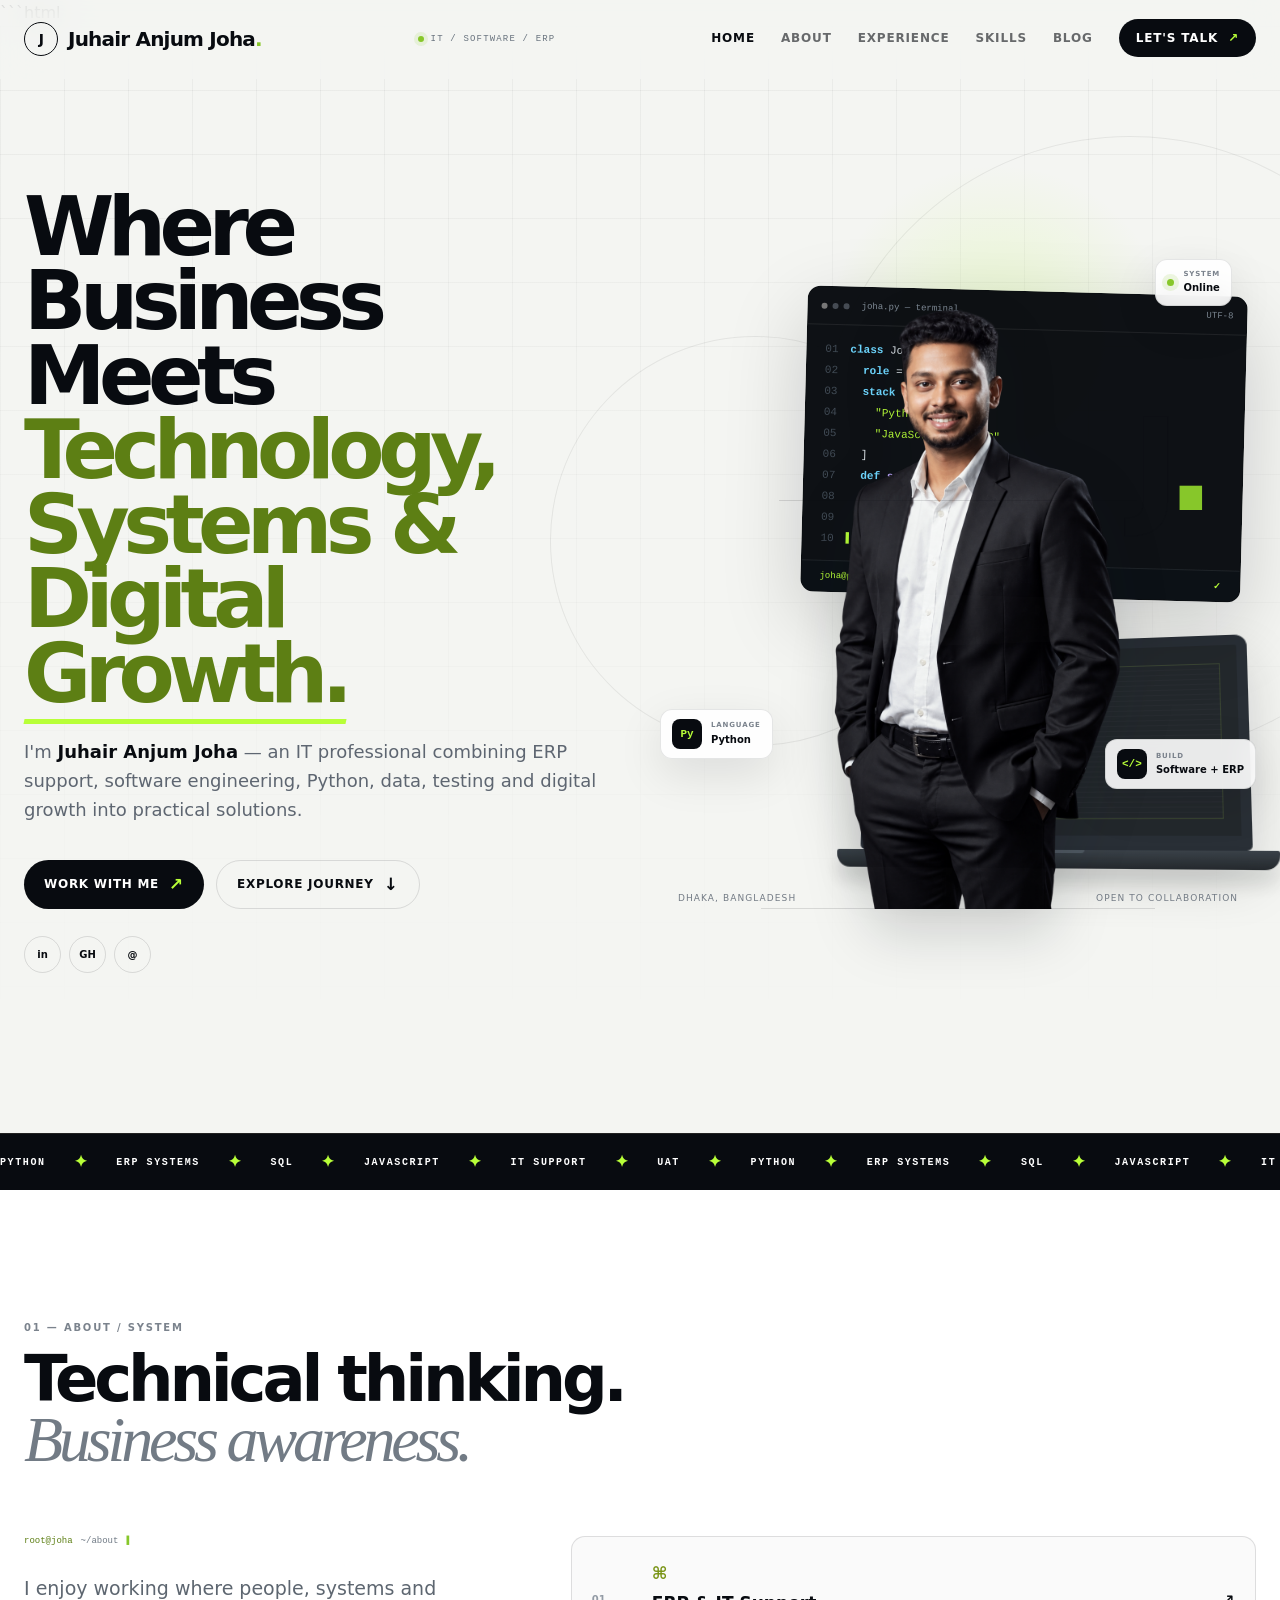
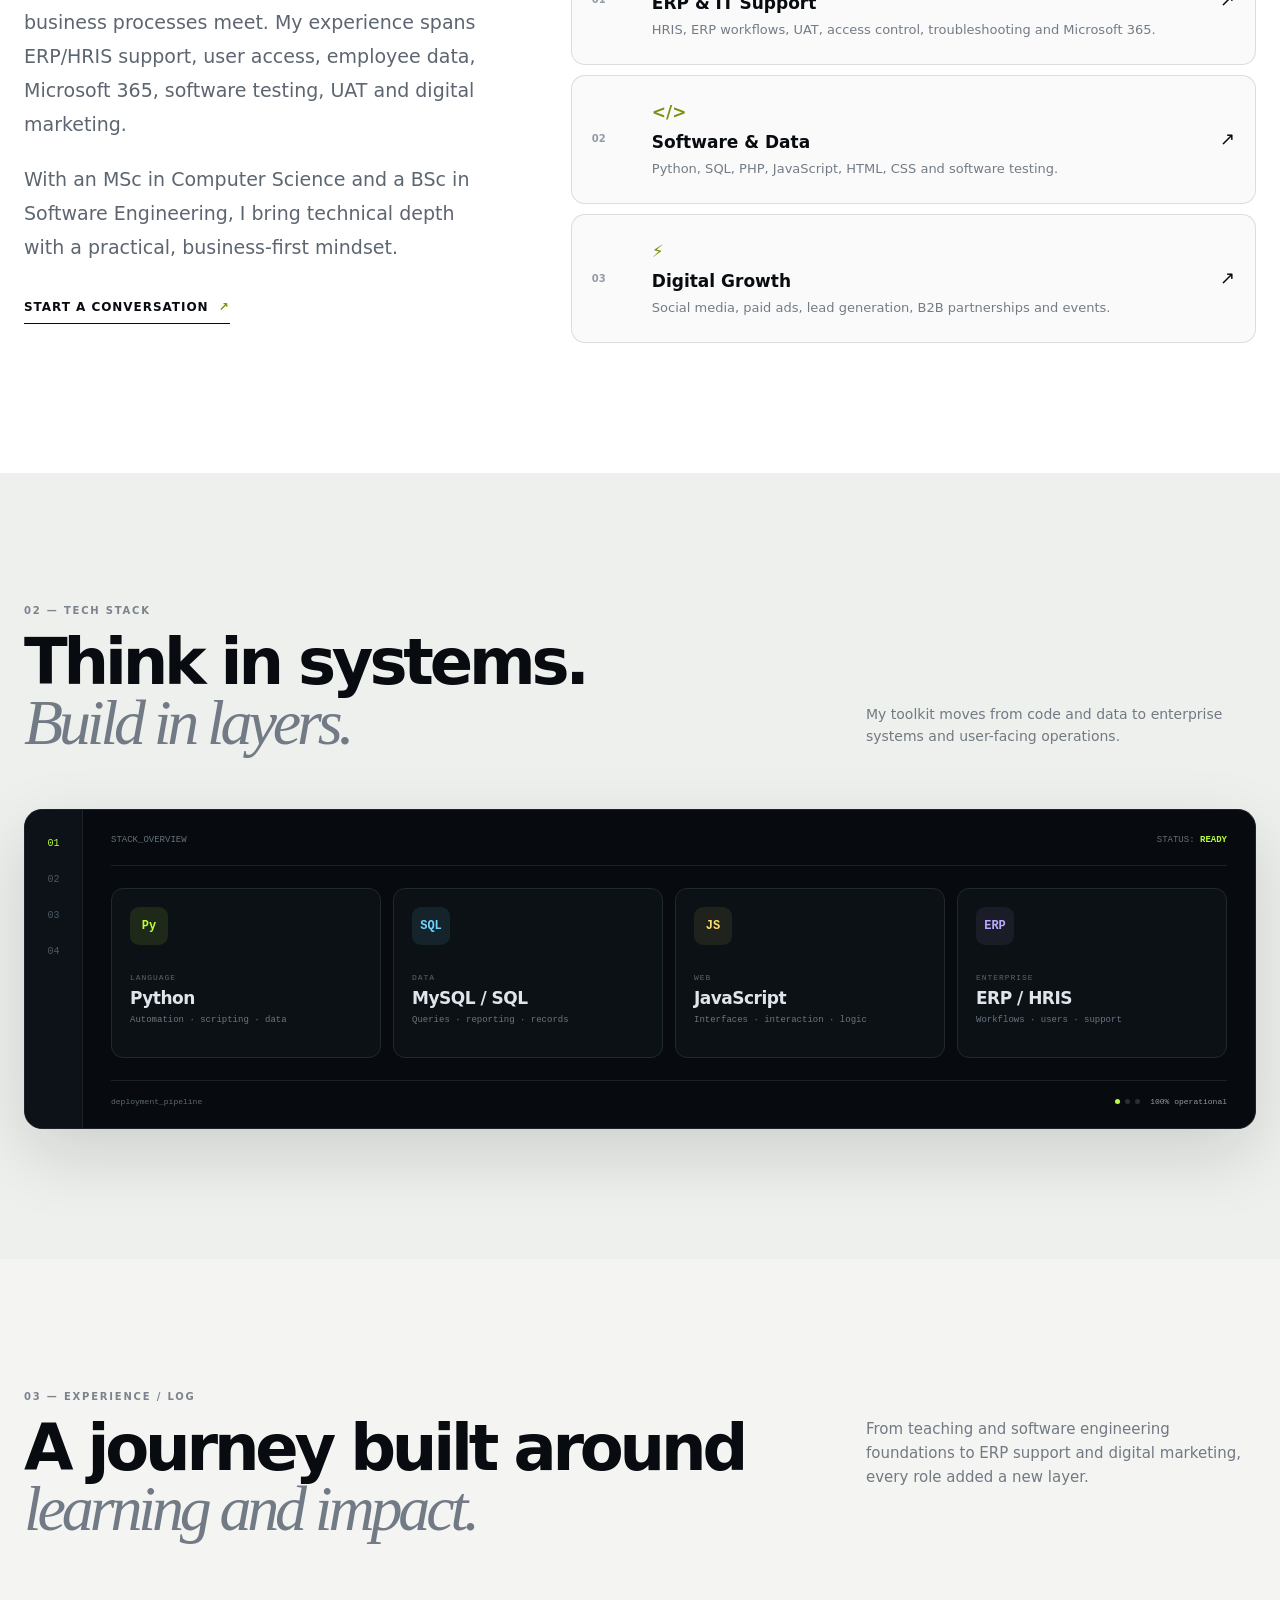
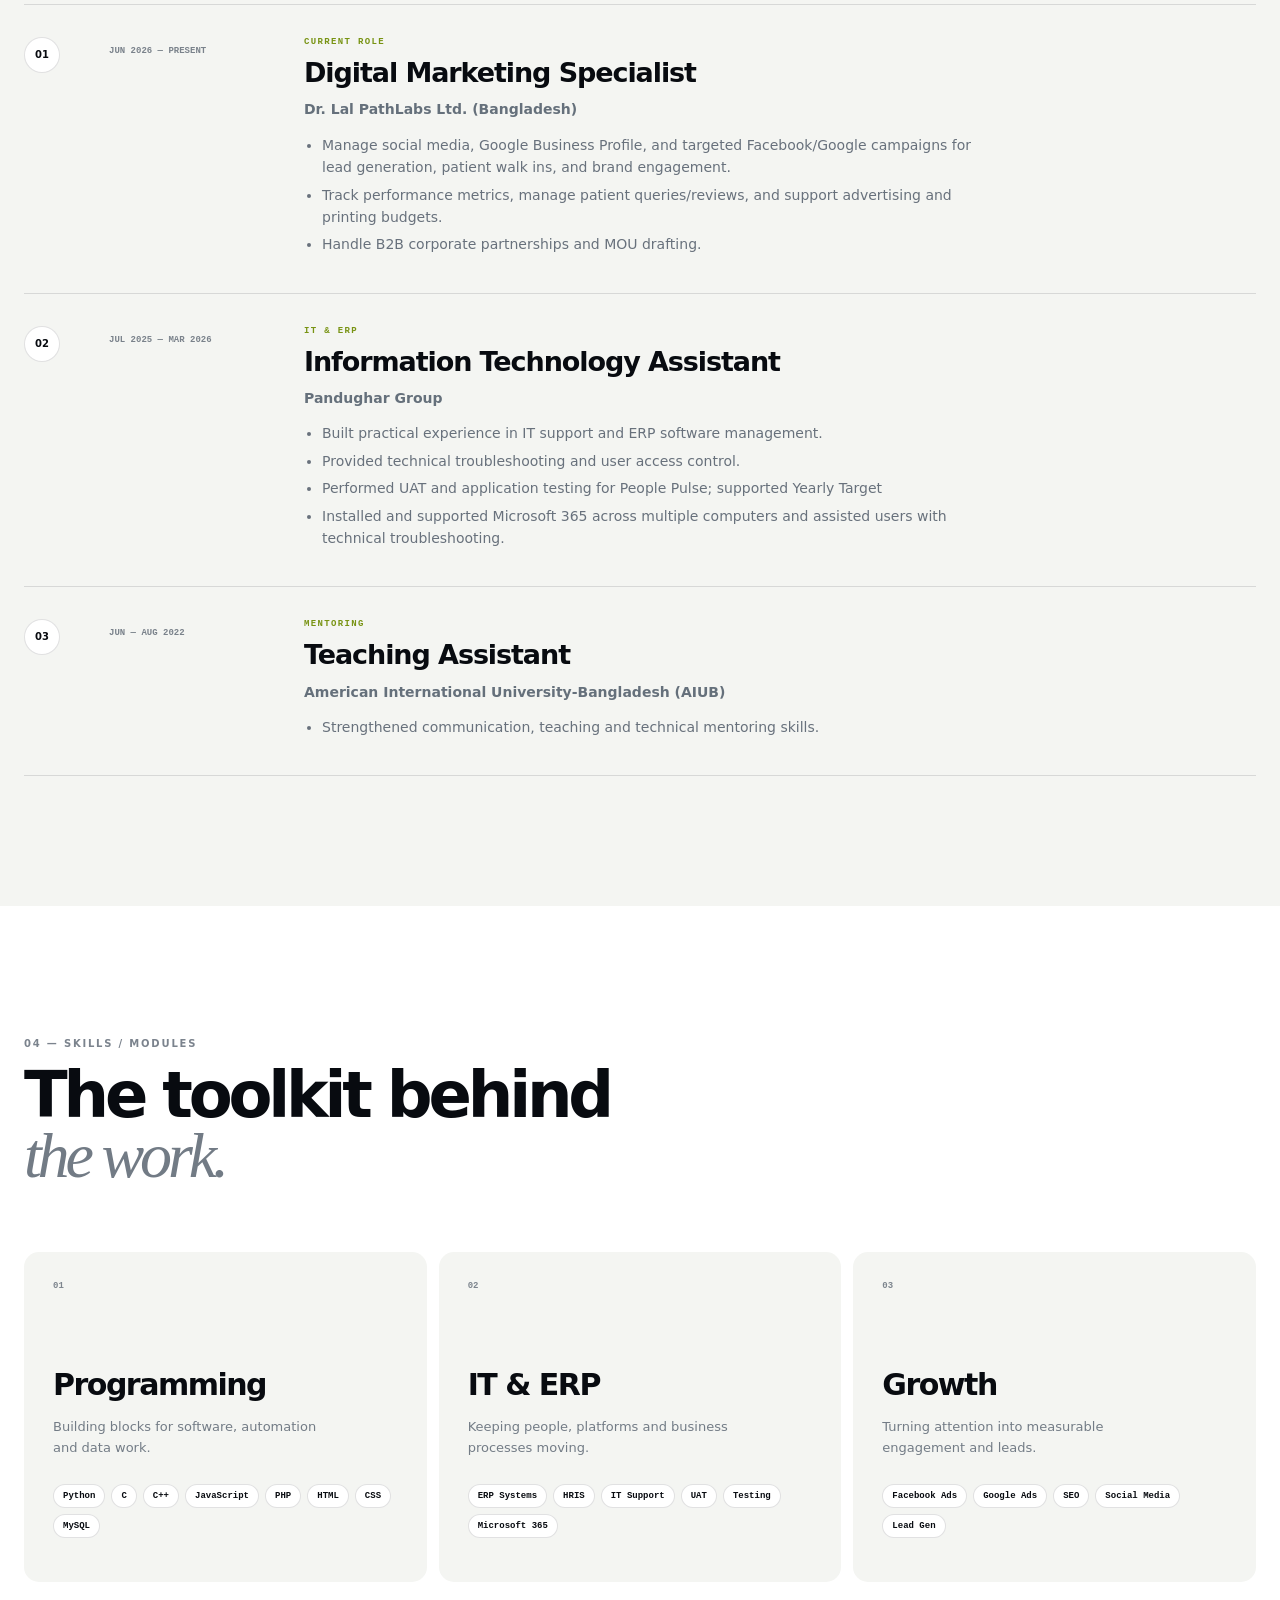
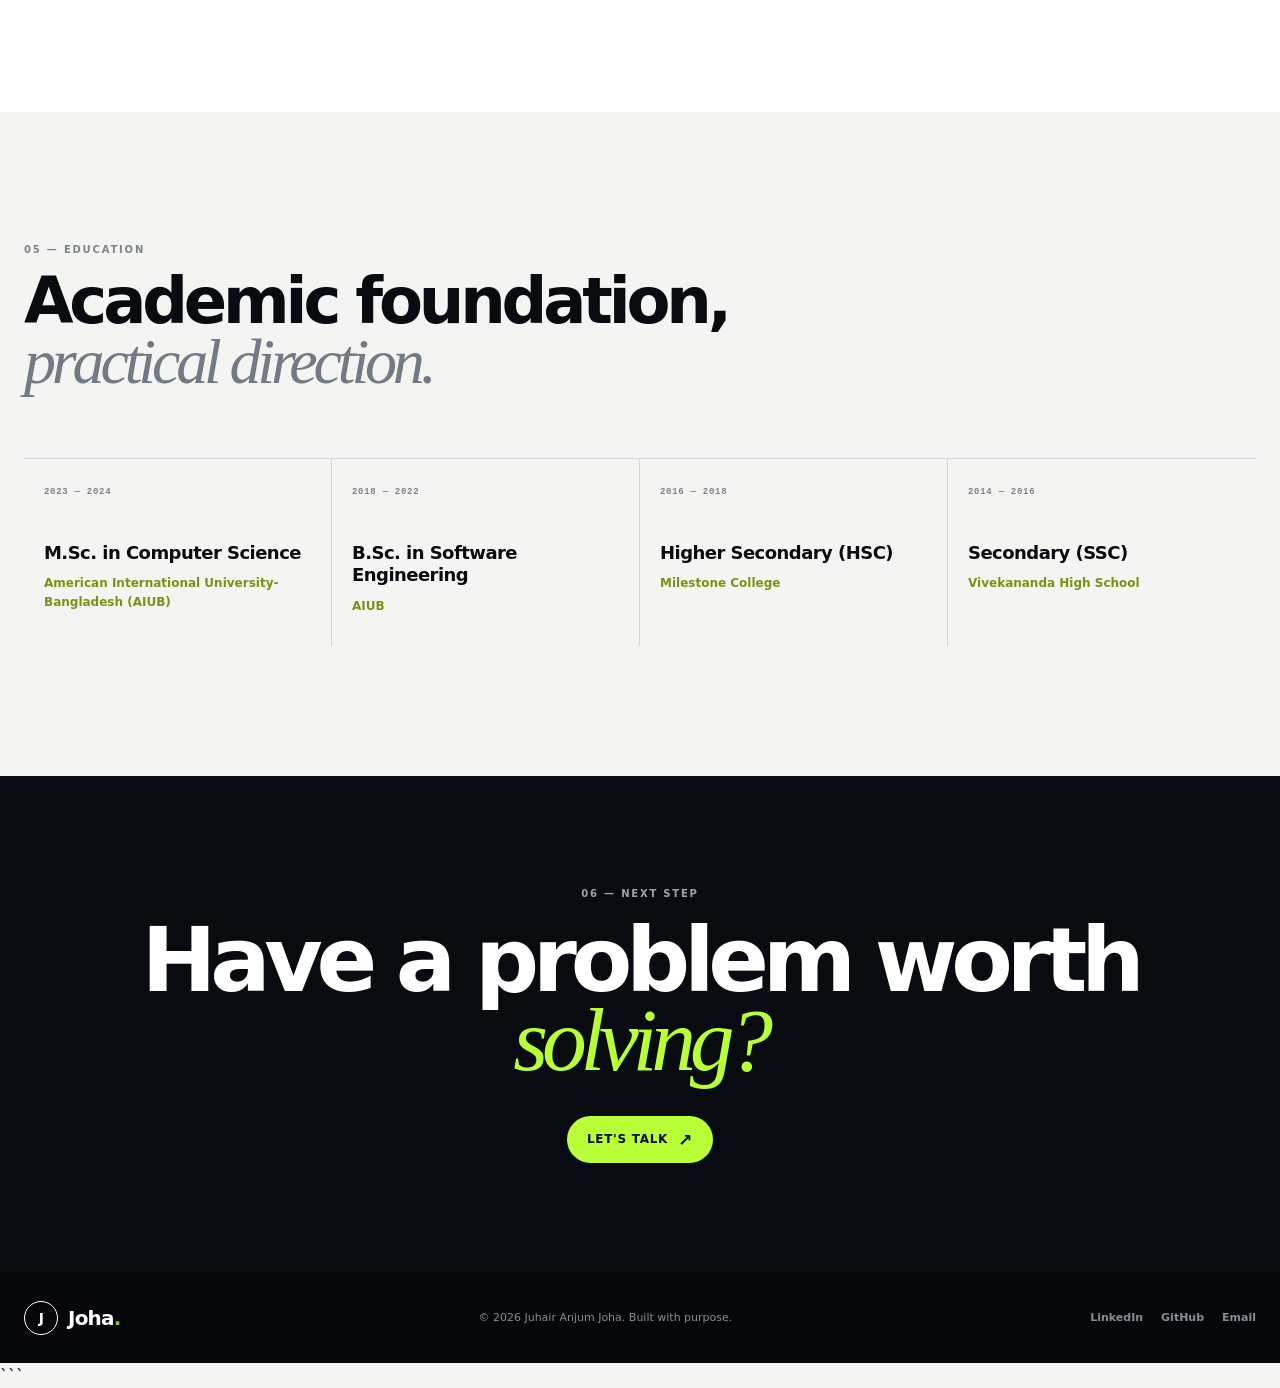
==== index.html @ ccff0db6 "Add files via upload" ====
```html
<!DOCTYPE html>
<html lang="en">
<head>
  <meta charset="UTF-8">
  <meta name="viewport" content="width=device-width, initial-scale=1.0">
  <meta name="description" content="Juhair Anjum Joha — IT, ERP, software engineering and digital marketing portfolio.">
  <title>Juhair Anjum Joha | IT & Technology Portfolio</title>
  <link rel="stylesheet" href="home.css">
</head>
<body>
  <!-- First-load experience -->
  <div class="loader" id="loader" aria-label="Loading website">
    <div class="loader-shell">
      <div class="loader-top"><span>JOHA_OS</span><span>v2026.01</span></div>
      <div class="loader-code">
        <span><i>01</i> import <b>python</b></span>
        <span><i>02</i> boot(<b>"portfolio"</b>)</span>
        <span><i>03</i> status = <em>"ready"</em></span>
      </div>
      <div class="loader-progress"><span></span></div>
      <p>initializing interface <strong>...</strong></p>
    </div>
  </div>

  <header class="site-header">
    <nav class="navbar container" aria-label="Primary navigation">
      <a class="brand" href="home.html" aria-label="Joha home">
        <span class="brand-symbol">J</span>
        <span>Juhair Anjum Joha<span class="dot">.</span></span>
      </a>

      <div class="nav-status"><span></span> IT / SOFTWARE / ERP</div>

      <button class="menu-toggle" aria-label="Open menu" aria-expanded="false">
        <span></span><span></span><span></span>
      </button>

      <ul class="nav-links">
        <li><a class="active" href="#home">Home</a></li>
        <li><a href="#about">About</a></li>
        <li><a href="#experience">Experience</a></li>
        <li><a href="#skills">Skills</a></li>
        <li><a href="blog.html">Blog</a></li>
        <li><a class="nav-cta" href="contact.html">Let's Talk <span>↗</span></a></li>
      </ul>
    </nav>
  </header>

  <main>
    <!-- HERO / DEVELOPER COMMAND CENTER -->
    <section class="hero section" id="home">
      <div class="hero-grid"></div>
      <div class="hero-orbit orbit-one"></div>
      <div class="hero-orbit orbit-two"></div>
      <div class="hero-glow glow-one"></div>

      <div class="container hero-inner">
        <div class="hero-copy reveal">
          <h1>Where Business Meets <span class="gradient-text">Technology, Systems & Digital Growth.</span></h1>
          <p class="hero-lead">
            I'm <strong>Juhair Anjum Joha</strong> — an IT professional combining ERP support,
            software engineering, Python, data, testing and digital growth into practical solutions.
          </p>

          <div class="hero-actions">
            <a class="button button-primary" href="contact.html">Work with me <span>↗</span></a>
            <a class="button button-ghost" href="#experience">Explore journey <span>↓</span></a>
          </div>

          <div class="hero-socials" aria-label="Social links">
            <a href="https://linkedin.com/in/juhair-joha-055870172" target="_blank" rel="noopener" aria-label="LinkedIn">in</a>
            <a href="https://github.com/juhairjoha" target="_blank" rel="noopener" aria-label="GitHub">GH</a>
            <a href="mailto:joha10431@gmail.com" aria-label="Email">@</a>
          </div>
        </div>

        <div class="hero-visual reveal">
          <!-- Developer command panel -->
          <div class="code-window">
            <div class="window-bar">
              <div class="window-dots"><span></span><span></span><span></span></div>
              <span class="window-title">joha.py — terminal</span>
              <span class="window-meta">UTF-8</span>
            </div>
            <div class="code-body">
              <div class="code-lines">
                <span><i>01</i><b>class</b> Joha:</span>
                <span><i>02</i>&nbsp;&nbsp;<b>role</b> = <em>"IT Engineer"</em></span>
                <span><i>03</i>&nbsp;&nbsp;<b>stack</b> = [</span>
                <span><i>04</i>&nbsp;&nbsp;&nbsp;&nbsp;<em>"Python"</em>, <em>"SQL"</em>,</span>
                <span><i>05</i>&nbsp;&nbsp;&nbsp;&nbsp;<em>"JavaScript"</em>, <em>"ERP"</em></span>
                <span><i>06</i>&nbsp;&nbsp;]</span>
                <span><i>07</i>&nbsp;&nbsp;<b>def</b> <strong>solve</strong>(problem):</span>
                <span><i>08</i>&nbsp;&nbsp;&nbsp;&nbsp;<b>return</b> practical_solution</span>
                <span><i>09</i></span>
                <span><i>10</i><span class="terminal-cursor">▌</span></span>
              </div>
            </div>
            <div class="terminal-line"><span class="prompt">joha@portfolio:~$</span> python build_solution.py <b>✓</b></div>
          </div>

          <!-- Laptop base -->
          <div class="laptop" aria-hidden="true">
            <div class="laptop-screen">
              <div class="screen-code"><span>&gt;_</span><span>010101</span><span>{ API }</span></div>
            </div>
            <div class="laptop-base"><span></span></div>
          </div>

          <!-- visual-label completely removed to eliminate the gap -->

          <div class="image-stage">
            <div class="stage-number">J<span>.</span></div>
            <div class="scan-line"></div>
            <img src="profile-cutout.png" alt="Juhair Anjum Joha" class="profile-img">
          </div>

          <div class="tech-chip chip-python"><span class="chip-icon">Py</span><div><small>LANGUAGE</small><strong>Python</strong></div></div>
          <div class="tech-chip chip-api"><span class="chip-icon">&lt;/&gt;</span><div><small>BUILD</small><strong>Software + ERP</strong></div></div>
          <div class="tech-chip chip-status"><span class="status-dot"></span><div><small>SYSTEM</small><strong>Online</strong></div></div>

          <div class="visual-caption"><span>Dhaka, Bangladesh</span><span>Open to collaboration</span></div>
        </div>
      </div>
    </section>

    <section class="ticker" aria-label="Technology stack">
      <div class="ticker-track">
        <span>PYTHON</span><b>✦</b><span>ERP SYSTEMS</span><b>✦</b><span>SQL</span><b>✦</b>
        <span>JAVASCRIPT</span><b>✦</b><span>IT SUPPORT</span><b>✦</b><span>UAT</span><b>✦</b>
        <span>PYTHON</span><b>✦</b><span>ERP SYSTEMS</span><b>✦</b><span>SQL</span><b>✦</b>
        <span>JAVASCRIPT</span><b>✦</b><span>IT SUPPORT</span><b>✦</b><span>UAT</span><b>✦</b>
      </div>
    </section>

    <!-- ABOUT -->
    <section class="section about-section" id="about">
      <div class="container">
        <div class="section-intro reveal">
          <span class="section-index">01 — ABOUT / SYSTEM</span>
          <h2>Technical thinking.<br><em>Business awareness.</em></h2>
        </div>

        <div class="about-layout">
          <div class="about-statement reveal">
            <div class="terminal-mini"><span>root@joha</span><b>~/about</b><i>▌</i></div>
            <p>
              I enjoy working where people, systems and business processes meet. My experience spans
              ERP/HRIS support, user access, employee data, Microsoft 365, software testing, UAT and digital marketing.
            </p>
            <p>
              With an MSc in Computer Science and a BSc in Software Engineering, I bring technical depth
              with a practical, business-first mindset.
            </p>
            <a class="text-link" href="contact.html">Start a conversation <span>↗</span></a>
          </div>

          <div class="service-stack reveal">
            <article class="service-card">
              <span class="service-no">01</span>
              <div><span class="service-icon">⌘</span><h3>ERP & IT Support</h3><p>HRIS, ERP workflows, UAT, access control, troubleshooting and Microsoft 365.</p></div>
              <span class="arrow">↗</span>
            </article>
            <article class="service-card">
              <span class="service-no">02</span>
              <div><span class="service-icon">&lt;/&gt;</span><h3>Software & Data</h3><p>Python, SQL, PHP, JavaScript, HTML, CSS and software testing.</p></div>
              <span class="arrow">↗</span>
            </article>
            <article class="service-card">
              <span class="service-no">03</span>
              <div><span class="service-icon">⚡</span><h3>Digital Growth</h3><p>Social media, paid ads, lead generation, B2B partnerships and events.</p></div>
              <span class="arrow">↗</span>
            </article>
          </div>
        </div>
      </div>
    </section>

    <!-- TECH STACK VISUAL -->
    <section class="section stack-section">
      <div class="container">
        <div class="stack-heading reveal">
          <div><span class="section-index">02 — TECH STACK</span><h2>Think in systems.<br><em>Build in layers.</em></h2></div>
          <p>My toolkit moves from code and data to enterprise systems and user-facing operations.</p>
        </div>

        <div class="stack-console reveal">
          <div class="console-sidebar">
            <span class="side-active">01</span><span>02</span><span>03</span><span>04</span>
          </div>
          <div class="console-main">
            <div class="console-header"><span>STACK_OVERVIEW</span><span>STATUS: <b>READY</b></span></div>
            <div class="stack-grid">
              <div class="stack-item python-item"><span class="stack-logo">Py</span><div><small>LANGUAGE</small><h3>Python</h3><p>Automation · scripting · data</p></div></div>
              <div class="stack-item"><span class="stack-logo sql">SQL</span><div><small>DATA</small><h3>MySQL / SQL</h3><p>Queries · reporting · records</p></div></div>
              <div class="stack-item"><span class="stack-logo js">JS</span><div><small>WEB</small><h3>JavaScript</h3><p>Interfaces · interaction · logic</p></div></div>
              <div class="stack-item"><span class="stack-logo erp">ERP</span><div><small>ENTERPRISE</small><h3>ERP / HRIS</h3><p>Workflows · users · support</p></div></div>
            </div>
            <div class="console-footer"><span>deployment_pipeline</span><div><i></i><i></i><i></i><b>100% operational</b></div></div>
          </div>
        </div>
      </div>
    </section>

    <!-- EXPERIENCE -->
    <section class="section experience-section" id="experience">
      <div class="container">
        <div class="section-intro split reveal">
          <div><span class="section-index">03 — EXPERIENCE / LOG</span><h2>A journey built around<br><em>learning and impact.</em></h2></div>
          <p>From teaching and software engineering foundations to ERP support and digital marketing, every role added a new layer.</p>
        </div>

        <div class="timeline">
          <article class="timeline-item reveal"><div class="timeline-marker">01</div><div class="timeline-date">JUN 2026 — PRESENT</div><div class="timeline-content"><span class="role-tag">CURRENT ROLE</span><h3>Digital Marketing Specialist</h3><h4>Dr. Lal PathLabs Ltd. (Bangladesh)</h4><ul><li>Manage social media, Google Business Profile, and targeted Facebook/Google campaigns for lead generation, patient walk
ins, and brand engagement. </li><li>Track performance metrics, manage patient queries/reviews, and support advertising and printing budgets. </li><li>Handle B2B corporate partnerships and MOU drafting.</li></ul></div></article>
          <article class="timeline-item reveal"><div class="timeline-marker">02</div><div class="timeline-date">JUL 2025 — MAR 2026</div><div class="timeline-content"><span class="role-tag">IT & ERP</span><h3>Information Technology Assistant</h3><h4>Pandughar Group</h4><ul><li>Built practical experience in IT support and ERP software management.</li><li>Provided technical troubleshooting and user access control.</li> <li>Performed UAT and application testing for People Pulse; supported Yearly Target</li> <li>Installed and supported Microsoft 365 across multiple computers and assisted users with technical troubleshooting.</li> </ul></div></article>
          <article class="timeline-item reveal"><div class="timeline-marker">03</div><div class="timeline-date">JUN — AUG 2022</div><div class="timeline-content"><span class="role-tag">MENTORING</span><h3>Teaching Assistant</h3><h4>American International University-Bangladesh (AIUB)</h4><ul><li>Strengthened communication, teaching and technical mentoring skills.</li></ul></div></article>
        </div>
      </div>
    </section>

    <!-- SKILLS -->
    <section class="section skills-section" id="skills">
      <div class="container">
        <div class="section-intro reveal"><span class="section-index">04 — SKILLS / MODULES</span><h2>The toolkit behind<br><em>the work.</em></h2></div>
        <div class="skills-layout">
          <div class="skill-panel reveal"><span class="skill-number">01</span><h3>Programming</h3><p>Building blocks for software, automation and data work.</p><div class="skill-list"><span>Python</span><span>C</span><span>C++</span><span>JavaScript</span><span>PHP</span><span>HTML</span><span>CSS</span><span>MySQL</span></div></div>
          <div class="skill-panel reveal"><span class="skill-number">02</span><h3>IT & ERP</h3><p>Keeping people, platforms and business processes moving.</p><div class="skill-list"><span>ERP Systems</span><span>HRIS</span><span>IT Support</span><span>UAT</span><span>Testing</span><span>Microsoft 365</span></div></div>
          <div class="skill-panel reveal"><span class="skill-number">03</span><h3>Growth</h3><p>Turning attention into measurable engagement and leads.</p><div class="skill-list"><span>Facebook Ads</span><span>Google Ads</span><span>SEO</span><span>Social Media</span><span>Lead Gen</span></div></div>
        </div>
      </div>
    </section>

    <!-- EDUCATION -->
    <section class="section education-section">
      <div class="container">
        <div class="section-intro split reveal"><div><span class="section-index">05 — EDUCATION</span><h2>Academic foundation,<br><em>practical direction.</em></h2></div></div>
        <div class="education-grid">
          <article class="education-card reveal"><span>2023 — 2024</span><h3>M.Sc. in Computer Science</h3><p>American International University-Bangladesh (AIUB)</p></article>
          <article class="education-card reveal"><span>2018 — 2022</span><h3>B.Sc. in Software Engineering</h3><p>AIUB</p></article>
          <article class="education-card reveal"><span>2016 — 2018</span><h3>Higher Secondary (HSC)</h3><p>Milestone College</p></article>
          <article class="education-card reveal"><span>2014 — 2016</span><h3>Secondary (SSC)</h3><p>Vivekananda High School</p></article>
        </div>
      </div>
    </section>

    <section class="cta-section">
      <div class="container cta-box reveal">
        <span class="section-index">06 — NEXT STEP</span>
        <h2>Have a problem worth<br><em>solving?</em></h2>
        <a class="button button-light" href="contact.html">Let's talk <span>↗</span></a>
      </div>
    </section>
  </main>

  <footer class="footer">
    <div class="container footer-inner">
      <a class="brand" href="home.html"><span class="brand-symbol">J</span><span>Joha<span class="dot">.</span></span></a>
      <p>© 2026 Juhair Anjum Joha. Built with purpose.</p>
      <div class="footer-links"><a href="https://linkedin.com/in/juhair-joha-055870172" target="_blank" rel="noopener">LinkedIn</a><a href="https://github.com/juhairjoha" target="_blank" rel="noopener">GitHub</a><a href="mailto:joha10431@gmail.com">Email</a></div>
    </div>
  </footer>

  <script src="home.js" defer></script>
</body>
</html>
```
---- home.css ----
:root{--ink:#080b10;--paper:#f4f5f2;--white:#fff;--muted:#68727d;--line:rgba(8,11,16,.12);--green:#b8ff38;--green2:#87c72a;--blue:#6ed7ff;--purple:#bda7ff;--max:1240px;--ease:cubic-bezier(.2,.75,.2,1)}
*{box-sizing:border-box;margin:0;padding:0}html{scroll-behavior:smooth}body{font-family:Inter,ui-sans-serif,system-ui,-apple-system,BlinkMacSystemFont,"Segoe UI",sans-serif;background:var(--paper);color:var(--ink);line-height:1.6;overflow-x:hidden}body.menu-open{overflow:hidden}a{text-decoration:none;color:inherit}button{font:inherit}.container{width:min(var(--max),calc(100% - 48px));margin:auto}.section{padding:130px 0}
/* loader */
.loader{position:fixed;inset:0;background:#05070a;color:#fff;z-index:9999;display:grid;place-items:center;transition:opacity .6s var(--ease),visibility .6s}.loader.loaded{opacity:0;visibility:hidden}.loader-shell{width:min(440px,calc(100% - 44px));font-family:"SFMono-Regular",Consolas,monospace}.loader-top{display:flex;justify-content:space-between;color:#727b86;font-size:10px;letter-spacing:.12em;margin-bottom:20px}.loader-code{border:1px solid rgba(255,255,255,.12);background:rgba(255,255,255,.025);padding:18px 20px;display:grid;gap:8px;font-size:12px;line-height:1.6}.loader-code i{color:#454d57;font-style:normal;margin-right:18px}.loader-code b{color:var(--blue)}.loader-code em{color:var(--green);font-style:normal}.loader-progress{height:2px;background:#1c2229;margin-top:16px;overflow:hidden}.loader-progress span{display:block;height:100%;width:0;background:var(--green);animation:load 1.25s var(--ease) forwards}.loader-shell p{font-size:9px;letter-spacing:.2em;color:#626b76;text-transform:uppercase;margin-top:12px}.loader-shell p strong{color:var(--green)}@keyframes load{to{width:100%}}
/* header */
.site-header{position:fixed;top:0;left:0;width:100%;z-index:100;background:rgba(244,245,242,.84);backdrop-filter:blur(18px);border-bottom:1px solid transparent;transition:.3s}.site-header.scrolled{border-color:var(--line)}.navbar{min-height:78px;display:flex;align-items:center;justify-content:space-between}.brand{display:flex;align-items:center;gap:10px;font-size:20px;font-weight:850;letter-spacing:-.04em}.brand-symbol{width:34px;height:34px;border:1px solid var(--ink);border-radius:50%;display:grid;place-items:center;font-size:14px}.dot{color:var(--green2)}.nav-status{font-family:"SFMono-Regular",Consolas,monospace;font-size:9px;letter-spacing:.13em;color:#68727d;display:flex;align-items:center;gap:7px}.nav-status span{width:6px;height:6px;border-radius:50%;background:var(--green2);box-shadow:0 0 0 4px rgba(135,199,42,.13)}.nav-links{display:flex;align-items:center;gap:26px;list-style:none;font-size:12px;font-weight:800;text-transform:uppercase;letter-spacing:.07em}.nav-links a{opacity:.6;transition:.25s}.nav-links a:hover,.nav-links a.active{opacity:1}.nav-links .nav-cta{background:var(--ink);color:#fff;padding:12px 17px;border-radius:999px;opacity:1}.nav-cta span{color:var(--green);margin-left:5px}.menu-toggle{display:none;background:none;border:0;width:42px;height:42px;cursor:pointer}.menu-toggle span{display:block;width:24px;height:2px;background:var(--ink);margin:5px auto;transition:.3s}
/* hero */
.hero{min-height:100vh;padding-top:110px;position:relative;display:flex;align-items:center;overflow:hidden;background:#f4f5f2}.hero-grid{position:absolute;inset:0;background-image:linear-gradient(rgba(8,11,16,.045) 1px,transparent 1px),linear-gradient(90deg,rgba(8,11,16,.045) 1px,transparent 1px);background-size:64px 64px;mask-image:linear-gradient(to bottom,#000 0%,transparent 92%)}.hero-glow{position:absolute;border-radius:50%;pointer-events:none}.glow-one{width:360px;height:360px;right:8%;top:12%;background:radial-gradient(circle,rgba(184,255,56,.2),rgba(184,255,56,0) 68%)}.hero-orbit{position:absolute;border:1px solid rgba(8,11,16,.07);border-radius:50%;pointer-events:none}.orbit-one{width:620px;height:620px;right:-160px;top:10%;transform:rotate(-18deg)}.orbit-two{width:410px;height:410px;right:25%;top:28%;transform:rotate(22deg)}.hero-inner{display:grid;grid-template-columns:1fr 1fr;gap:40px;align-items:center;position:relative;z-index:1}.hero-copy{padding:40px 0 30px}.eyebrow{display:inline-flex;align-items:center;gap:9px;border:1px solid var(--line);border-radius:999px;padding:7px 12px;font-size:10px;font-weight:800;letter-spacing:.1em;text-transform:uppercase;margin-bottom:25px}.pulse-dot{width:7px;height:7px;background:var(--green2);border-radius:50%;box-shadow:0 0 0 5px rgba(135,199,42,.15)}.kicker,.section-index{font-size:10px;font-weight:850;letter-spacing:.18em;text-transform:uppercase;color:#7b838d}.hero h1{font-size:clamp(52px,6.4vw,88px);line-height:.91;letter-spacing:-.08em;max-width:760px;margin:14px 0 27px;font-weight:900}.gradient-text{color:#5d7f14;position:relative}.gradient-text:after{content:"";position:absolute;left:0;bottom:-3px;width:100%;height:5px;background:var(--green);z-index:-1;transform:skew(-12deg)}.hero-lead{font-size:18px;color:#5e6671;max-width:610px}.hero-lead strong{color:var(--ink)}.hero-actions{display:flex;gap:12px;flex-wrap:wrap;margin:35px 0 27px}.button{display:inline-flex;align-items:center;justify-content:center;gap:10px;border-radius:999px;padding:14px 20px;font-size:12px;font-weight:850;text-transform:uppercase;letter-spacing:.06em;transition:.3s var(--ease)}.button span{font-size:17px;line-height:0}.button-primary{background:var(--ink);color:#fff}.button-primary:hover{transform:translateY(-3px);box-shadow:0 15px 30px rgba(8,11,16,.18)}.button-primary span{color:var(--green)}.button-ghost{border:1px solid var(--line)}.button-ghost:hover{background:#fff;transform:translateY(-3px)}.hero-socials{display:flex;gap:8px}.hero-socials a{width:37px;height:37px;border:1px solid var(--line);border-radius:50%;display:grid;place-items:center;font-size:10px;font-weight:900;transition:.25s}.hero-socials a:hover{background:var(--ink);color:#fff;transform:translateY(-3px)}
/* hero visual: code + laptop + transparent portrait */
.hero-visual{height:680px;position:relative;display:flex;align-items:flex-end;justify-content:center}.code-window{position:absolute;z-index:1;right:2%;top:62px;width:min(440px,84%);border:1px solid rgba(8,11,16,.18);background:rgba(7,10,14,.97);color:#dce3e8;border-radius:13px;box-shadow:0 28px 80px rgba(8,11,16,.18);overflow:hidden;transform:rotate(1.5deg)}.window-bar{height:38px;display:flex;align-items:center;gap:12px;padding:0 13px;border-bottom:1px solid rgba(255,255,255,.08);font:9px "SFMono-Regular",Consolas,monospace;color:#7f8a95}.window-dots{display:flex;gap:5px}.window-dots span{width:6px;height:6px;border-radius:50%;background:#454b53}.window-dots span:first-child{background:#777}.window-title{flex:1}.code-body{padding:16px 18px 13px}.code-lines{display:grid;gap:4px;font:11px/1.55 "SFMono-Regular",Consolas,monospace}.code-lines i{display:inline-block;width:25px;color:#414b55;font-style:normal}.code-lines b{color:var(--blue);font-weight:600}.code-lines em{color:var(--green);font-style:normal}.code-lines strong{color:var(--purple)}.terminal-cursor{color:var(--green);animation:blink 1s steps(1) infinite}.terminal-line{padding:10px 18px;background:#0c1116;border-top:1px solid rgba(255,255,255,.08);font:9px "SFMono-Regular",Consolas,monospace;color:#89939e}.terminal-line .prompt{color:var(--green)}.terminal-line b{float:right;color:var(--green)}@keyframes blink{50%{opacity:0}}
.laptop{position:absolute;z-index:0;right:2%;bottom:42px;width:390px;opacity:.9;transform:perspective(700px) rotateX(6deg) rotateY(-8deg)}.laptop-screen{height:210px;border:10px solid #111820;border-bottom-width:14px;border-radius:12px 12px 5px 5px;background:#0b1015;box-shadow:0 25px 50px rgba(8,11,16,.18);padding:18px}.laptop-screen:after{content:"";display:block;width:100%;height:100%;border:1px solid rgba(184,255,56,.12);background:repeating-linear-gradient(0deg,rgba(255,255,255,.02) 0 1px,transparent 1px 5px)}.screen-code{position:absolute;display:grid;gap:7px;color:#68727d;font:9px "SFMono-Regular",Consolas,monospace;left:35px;top:43px;z-index:2}.screen-code span:first-child{color:var(--green);font-size:12px}.laptop-base{height:18px;margin-left:-25px;margin-right:-25px;background:linear-gradient(#242c34,#0c1116);border-radius:2px 2px 14px 14px;box-shadow:0 13px 18px rgba(8,11,16,.15)}.laptop-base span{display:block;width:70px;height:3px;margin:auto;background:#3c4650;border-radius:0 0 5px 5px}.image-stage{position:absolute;z-index:3;width:min(470px,96%);height:620px;bottom:0;display:flex;align-items:flex-end;justify-content:center}.image-stage:after{content:"";position:absolute;left:8%;right:8%;bottom:0;height:1px;background:var(--ink);opacity:.12}.profile-img{position:relative;z-index:3;height:100%;width:auto;max-width:100%;object-fit:contain;object-position:center bottom;filter:drop-shadow(0 24px 28px rgba(8,11,16,.16))}.stage-number{position:absolute;z-index:0;right:-2%;top:12%;font-size:clamp(80px,10vw,135px);font-weight:900;letter-spacing:-.1em;color:transparent;-webkit-text-stroke:1px rgba(8,11,16,.12)}.stage-number span{color:var(--green2);-webkit-text-stroke:0}.scan-line{position:absolute;z-index:4;left:12%;right:12%;top:34%;height:1px;background:rgba(8,11,16,.13);animation:scan 4s ease-in-out infinite}@keyframes scan{0%,100%{transform:translateY(-80px);opacity:0}40%,60%{opacity:1}50%{transform:translateY(180px)}}.visual-label{position:absolute;left:0;top:24px;font:9px "SFMono-Regular",Consolas,monospace;letter-spacing:.15em;font-weight:900;color:#7b838d}.visual-caption{position:absolute;left:3%;right:3%;bottom:4px;display:flex;justify-content:space-between;font-size:9px;text-transform:uppercase;letter-spacing:.12em;color:#727a84}.tech-chip{position:absolute;z-index:5;background:rgba(255,255,255,.9);backdrop-filter:blur(12px);border:1px solid rgba(8,11,16,.1);box-shadow:0 15px 45px rgba(8,11,16,.1);border-radius:12px;padding:9px 11px;display:flex;align-items:center;gap:9px}.tech-chip small{display:block;font-size:7px;color:#7a828c;letter-spacing:.12em;font-weight:800}.tech-chip strong{display:block;font-size:10px}.chip-icon{width:30px;height:30px;border-radius:8px;display:grid;place-items:center;background:var(--ink);color:var(--green);font:800 11px "SFMono-Regular",Consolas,monospace}.chip-python{left:0;bottom:150px}.chip-api{right:0;bottom:120px}.chip-status{right:4%;top:30px}.status-dot{width:7px;height:7px;border-radius:50%;background:var(--green2);box-shadow:0 0 0 5px rgba(135,199,42,.14)}
/* ticker */
.ticker{background:var(--ink);color:#fff;overflow:hidden;border-top:1px solid #222;padding:18px 0}.ticker-track{display:flex;width:max-content;gap:28px;align-items:center;animation:marquee 30s linear infinite;font:800 10px "SFMono-Regular",Consolas,monospace;letter-spacing:.16em}.ticker b{color:var(--green);font-size:16px}@keyframes marquee{to{transform:translateX(-50%)}}
/* common sections */
.section-intro{margin-bottom:65px}.section-intro h2,.stack-heading h2{font-size:clamp(40px,5vw,70px);line-height:.95;letter-spacing:-.065em;margin-top:13px}.section-intro em,.stack-heading em{font-family:Georgia,serif;font-weight:400;color:#727b85}.about-section{background:#fff}.about-layout{display:grid;grid-template-columns:.8fr 1.2fr;gap:90px;align-items:start}.about-statement p{font-size:19px;line-height:1.8;color:#5d6670;margin-bottom:20px}.terminal-mini{font:9px "SFMono-Regular",Consolas,monospace;margin-bottom:25px;color:#717b86}.terminal-mini span{color:#5d7f14}.terminal-mini b{font-weight:500;margin-left:8px}.terminal-mini i{color:var(--green2);font-style:normal;margin-left:8px}.text-link{display:inline-flex;gap:10px;font-size:12px;font-weight:900;text-transform:uppercase;letter-spacing:.08em;border-bottom:1px solid var(--ink);padding-bottom:6px;margin-top:14px}.text-link span{color:#789313}.service-stack{display:grid;gap:10px}.service-card{display:grid;grid-template-columns:45px 1fr 35px;gap:15px;align-items:center;padding:23px 20px;border:1px solid var(--line);border-radius:14px;transition:.35s var(--ease);background:#fafafa}.service-card:hover{transform:translateX(8px);background:var(--ink);color:#fff;border-color:var(--ink)}.service-card:hover p{color:#aeb5be}.service-card:hover .service-icon{color:var(--green)}.service-no{font-size:10px;color:#939ba5;font-weight:900}.service-icon{font-size:17px;color:#789313;font-weight:900}.service-card h3{font-size:17px;margin:3px 0}.service-card p{font-size:13px;color:#737c86}.arrow{font-size:18px;text-align:right}
/* stack console */
.stack-section{background:#eef0ed}.stack-heading{display:flex;justify-content:space-between;gap:50px;align-items:flex-end;margin-bottom:55px}.stack-heading>p{max-width:390px;color:#717983;font-size:14px;margin-bottom:6px}.stack-console{display:grid;grid-template-columns:58px 1fr;background:#070a0e;color:#dfe6eb;border-radius:18px;overflow:hidden;box-shadow:0 25px 70px rgba(8,11,16,.14);border:1px solid #1c232b}.console-sidebar{background:#0d1218;border-right:1px solid #1b222a;display:flex;flex-direction:column;align-items:center;padding-top:28px;gap:25px;font:10px "SFMono-Regular",Consolas,monospace;color:#4c5863}.console-sidebar .side-active{color:var(--green)}.console-main{padding:25px 28px 22px}.console-header{display:flex;justify-content:space-between;font:9px "SFMono-Regular",Consolas,monospace;color:#65717c;padding-bottom:20px;border-bottom:1px solid #1a2129}.console-header b{color:var(--green);font-weight:600}.stack-grid{display:grid;grid-template-columns:repeat(4,1fr);gap:12px;padding:22px 0}.stack-item{min-height:170px;border:1px solid #202830;border-radius:12px;background:#0c1116;padding:18px;transition:.3s}.stack-item:hover{transform:translateY(-5px);border-color:#38434e}.stack-logo{width:38px;height:38px;border-radius:9px;display:grid;place-items:center;background:rgba(184,255,56,.1);color:var(--green);font:800 12px "SFMono-Regular",Consolas,monospace;margin-bottom:28px}.stack-logo.sql{color:var(--blue);background:rgba(110,215,255,.09)}.stack-logo.js{color:#ffe06e;background:rgba(255,224,110,.08)}.stack-logo.erp{color:var(--purple);background:rgba(189,167,255,.08)}.stack-item small{font:8px "SFMono-Regular",Consolas,monospace;color:#59646e;letter-spacing:.12em}.stack-item h3{font-size:17px;letter-spacing:-.03em;margin:3px 0}.stack-item p{font:9px "SFMono-Regular",Consolas,monospace;color:#697580}.console-footer{border-top:1px solid #1a2129;padding-top:16px;display:flex;justify-content:space-between;font:8px "SFMono-Regular",Consolas,monospace;color:#5f6a74}.console-footer div{display:flex;align-items:center;gap:5px}.console-footer i{width:5px;height:5px;border-radius:50%;background:#26303a}.console-footer i:nth-child(1){background:var(--green)}.console-footer b{color:#8e99a4;margin-left:5px;font-weight:500}
/* experience */
.experience-section{background:#f4f5f2}.section-intro.split{display:flex;justify-content:space-between;gap:50px}.section-intro.split>p{max-width:390px;color:#717983;font-size:15px;margin-top:28px}.timeline{border-top:1px solid var(--line)}.timeline-item{display:grid;grid-template-columns:60px 170px 1fr;gap:25px;padding:32px 0;border-bottom:1px solid var(--line);position:relative}.timeline-marker{width:36px;height:36px;border:1px solid var(--line);border-radius:50%;display:grid;place-items:center;font-size:10px;font-weight:900;background:#fff}.timeline-date{font:800 9px "SFMono-Regular",Consolas,monospace;color:#7a828b;padding-top:9px}.timeline-content{max-width:700px}.role-tag{font:900 9px "SFMono-Regular",Consolas,monospace;letter-spacing:.15em;color:#789313}.timeline-content h3{font-size:27px;letter-spacing:-.04em;margin:4px 0}.timeline-content h4{font-size:14px;color:#65707b;font-weight:600;margin-bottom:13px}.timeline-content ul{padding-left:18px;color:#68717c;font-size:14px}.timeline-content li{margin:5px 0}
/* skills */
.skills-section{background:#fff}.skills-layout{display:grid;grid-template-columns:repeat(3,1fr);gap:12px}.skill-panel{min-height:330px;padding:28px;background:#f4f5f2;border:1px solid transparent;border-radius:15px;transition:.35s}.skill-panel:hover{background:#fff;border-color:var(--line);transform:translateY(-7px);box-shadow:0 18px 45px rgba(8,11,16,.07)}.skill-number{font:900 9px "SFMono-Regular",Consolas,monospace;color:#7d858e}.skill-panel h3{font-size:30px;letter-spacing:-.05em;margin:70px 0 8px}.skill-panel p{color:#737c86;font-size:13px;max-width:280px}.skill-list{display:flex;flex-wrap:wrap;gap:6px;margin-top:25px}.skill-list span{font:800 9px "SFMono-Regular",Consolas,monospace;border:1px solid var(--line);border-radius:999px;padding:6px 9px;background:#fff}
/* education + CTA */
.education-section{background:#f4f5f2}.education-grid{display:grid;grid-template-columns:repeat(4,1fr);border-top:1px solid var(--line)}.education-card{padding:28px 20px 30px;border-right:1px solid var(--line)}.education-card:last-child{border-right:0}.education-card span{font:900 9px "SFMono-Regular",Consolas,monospace;color:#7a828b;letter-spacing:.08em}.education-card h3{font-size:18px;line-height:1.25;margin:45px 0 10px;letter-spacing:-.03em}.education-card p{font-size:12px;font-weight:800;color:#789313}.cta-section{background:var(--ink);padding:110px 0}.cta-box{color:#fff;text-align:center}.cta-box .section-index{color:#9ca4ad}.cta-box h2{font-size:clamp(48px,7vw,90px);line-height:.9;letter-spacing:-.07em;margin:18px auto 35px}.cta-box em{font-family:Georgia,serif;font-weight:400;color:var(--green)}.cta-terminal{display:inline-block;border:1px solid rgba(255,255,255,.1);border-radius:999px;padding:8px 13px;margin-bottom:25px;font:9px "SFMono-Regular",Consolas,monospace;color:#697580}.cta-terminal span{color:var(--green)}.cta-terminal b{color:var(--green);margin-left:9px}.button-light{background:var(--green);color:var(--ink)}.button-light:hover{transform:translateY(-3px);box-shadow:0 15px 30px rgba(184,255,56,.12)}
/* footer / motion */
.footer{background:#05070a;color:#858e98;padding:28px 0}.footer-inner{display:flex;justify-content:space-between;align-items:center;gap:20px}.footer .brand{color:#fff}.footer .brand-symbol{border-color:#fff}.footer p{font-size:11px}.footer-links{display:flex;gap:18px;font-size:11px;font-weight:800}.footer-links a:hover{color:var(--green)}.reveal{opacity:0;transform:translateY(28px);transition:opacity .8s var(--ease),transform .8s var(--ease)}.reveal.visible{opacity:1;transform:none}
@media(max-width:1100px){.nav-status{display:none}.hero-inner{grid-template-columns:1fr}.hero-copy{text-align:center}.hero-lead{margin:auto}.hero-actions,.hero-socials{justify-content:center}.hero-visual{min-height:650px}.about-layout{grid-template-columns:1fr;gap:50px}.stack-grid{grid-template-columns:repeat(2,1fr)}.skills-layout{grid-template-columns:1fr 1fr}.education-grid{grid-template-columns:1fr 1fr}.education-card:nth-child(2){border-right:0}.education-card{border-bottom:1px solid var(--line)}}
@media(max-width:760px){.container{width:min(var(--max),calc(100% - 32px))}.nav-links{display:none;position:absolute;top:78px;left:0;right:0;background:rgba(244,245,242,.98);padding:20px 24px 28px;flex-direction:column;align-items:stretch;gap:0;border-bottom:1px solid var(--line)}.nav-links.open{display:flex}.nav-links li a{display:block;padding:13px 0}.nav-links .nav-cta{padding:13px 16px;text-align:center}.menu-toggle{display:block}.section{padding:95px 0}.hero{padding-top:105px}.hero h1{font-size:clamp(44px,13vw,68px)}.hero-visual{height:540px;min-height:540px;margin-top:25px}.image-stage{height:500px;width:92%}.code-window{width:88%;right:0;top:40px}.laptop{width:300px;bottom:45px;right:0}.laptop-screen{height:160px}.chip-python{left:0;bottom:105px}.chip-api{right:0;bottom:90px}.chip-status{right:0;top:5px}.visual-label{left:0;top:8px}.visual-caption{font-size:7px}.about-statement p{font-size:17px}.stack-heading{display:block}.stack-heading>p{margin-top:20px}.stack-console{grid-template-columns:42px 1fr}.console-main{padding:20px 15px}.stack-grid{grid-template-columns:1fr}.console-footer{gap:10px;align-items:flex-start;flex-direction:column}.section-intro.split{display:block}.section-intro.split>p{margin-top:20px}.timeline-item{grid-template-columns:38px 1fr;gap:15px}.timeline-date{grid-column:2;padding-top:0}.timeline-content{grid-column:2}.timeline-marker{grid-row:1 / span 3}.skills-layout{grid-template-columns:1fr}.skill-panel{min-height:auto}.skill-panel h3{margin-top:45px}.education-grid{grid-template-columns:1fr}.education-card,.education-card:nth-child(2){border-right:0}.footer-inner{flex-direction:column;text-align:center}.footer-links{justify-content:center}}
@media(max-width:450px){.hero-visual{height:500px}.image-stage{height:450px}.code-window{transform:scale(.9);transform-origin:top right}.tech-chip{transform:scale(.9)}.laptop{transform:scale(.8);transform-origin:bottom right}.hero h1{letter-spacing:-.07em}}
@media(prefers-reduced-motion:reduce){*,*:before,*:after{scroll-behavior:auto!important;animation:none!important;transition:none!important}.reveal{opacity:1;transform:none}}
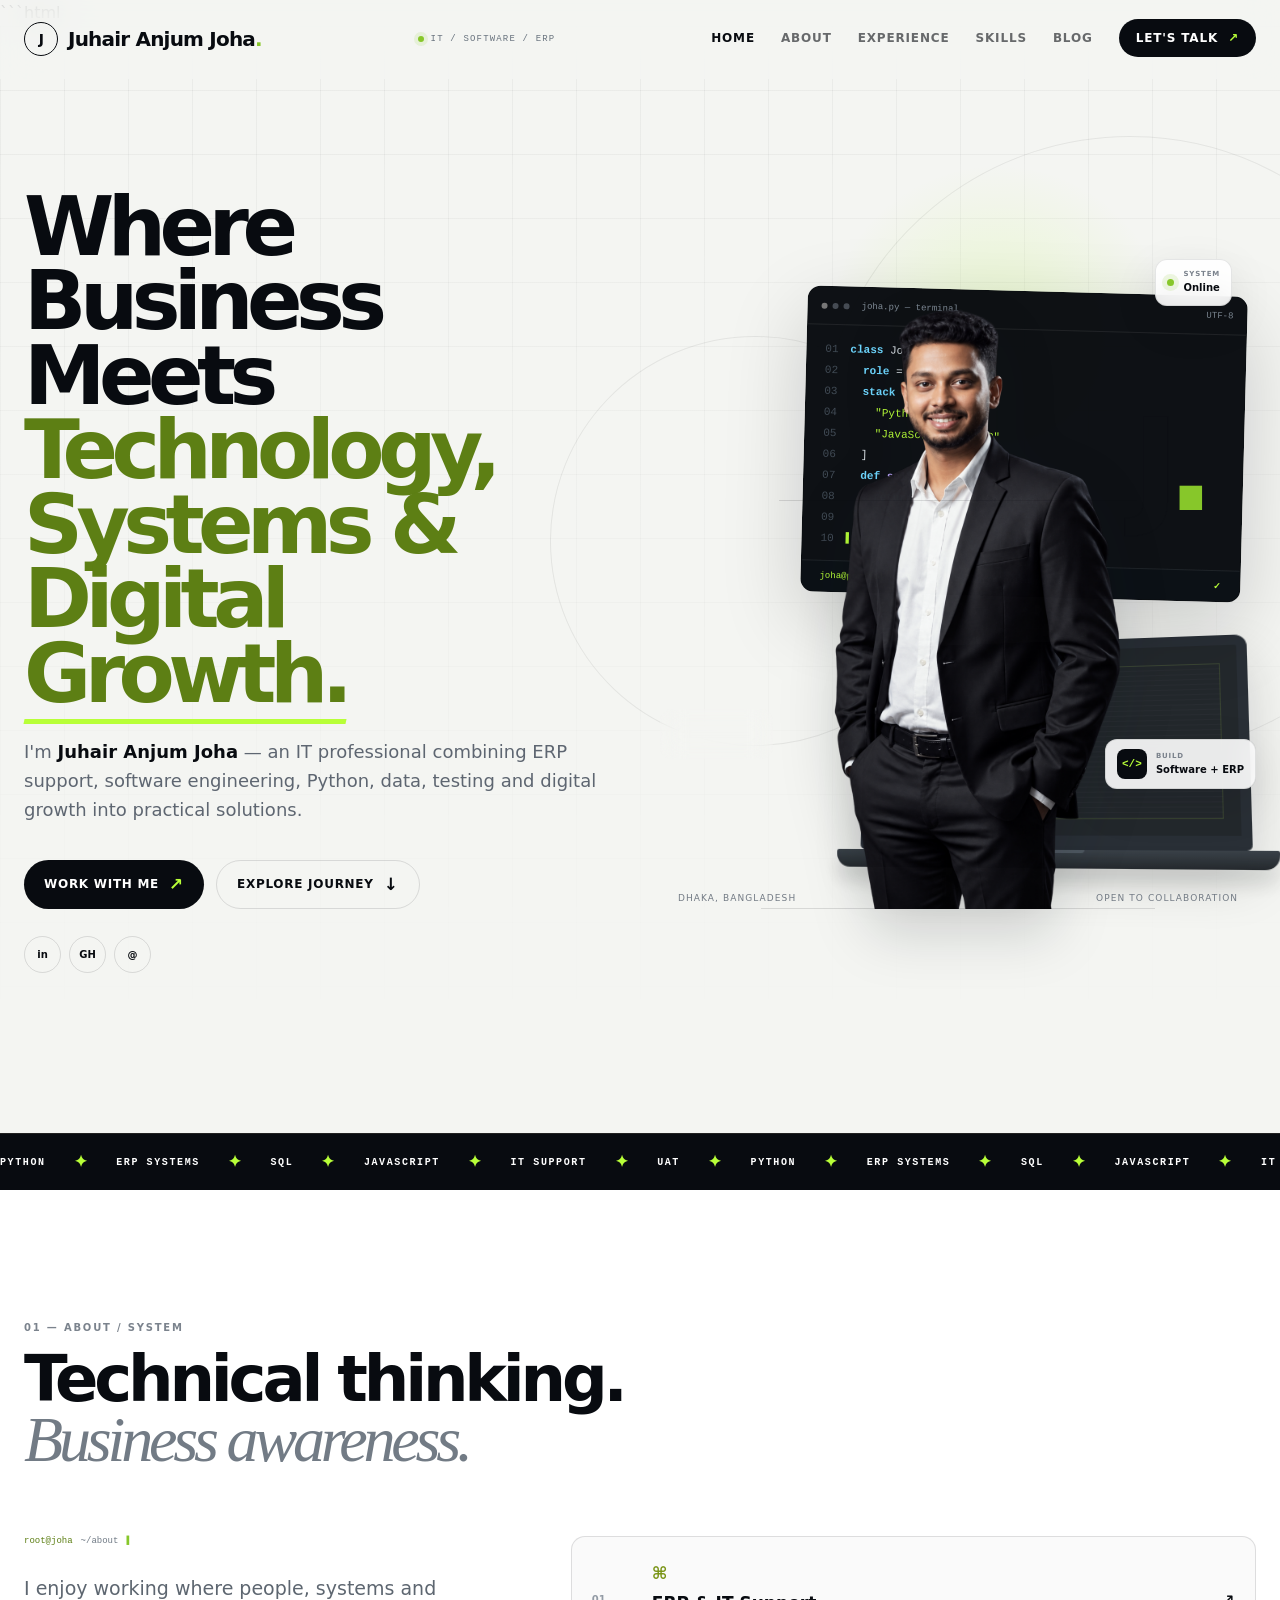
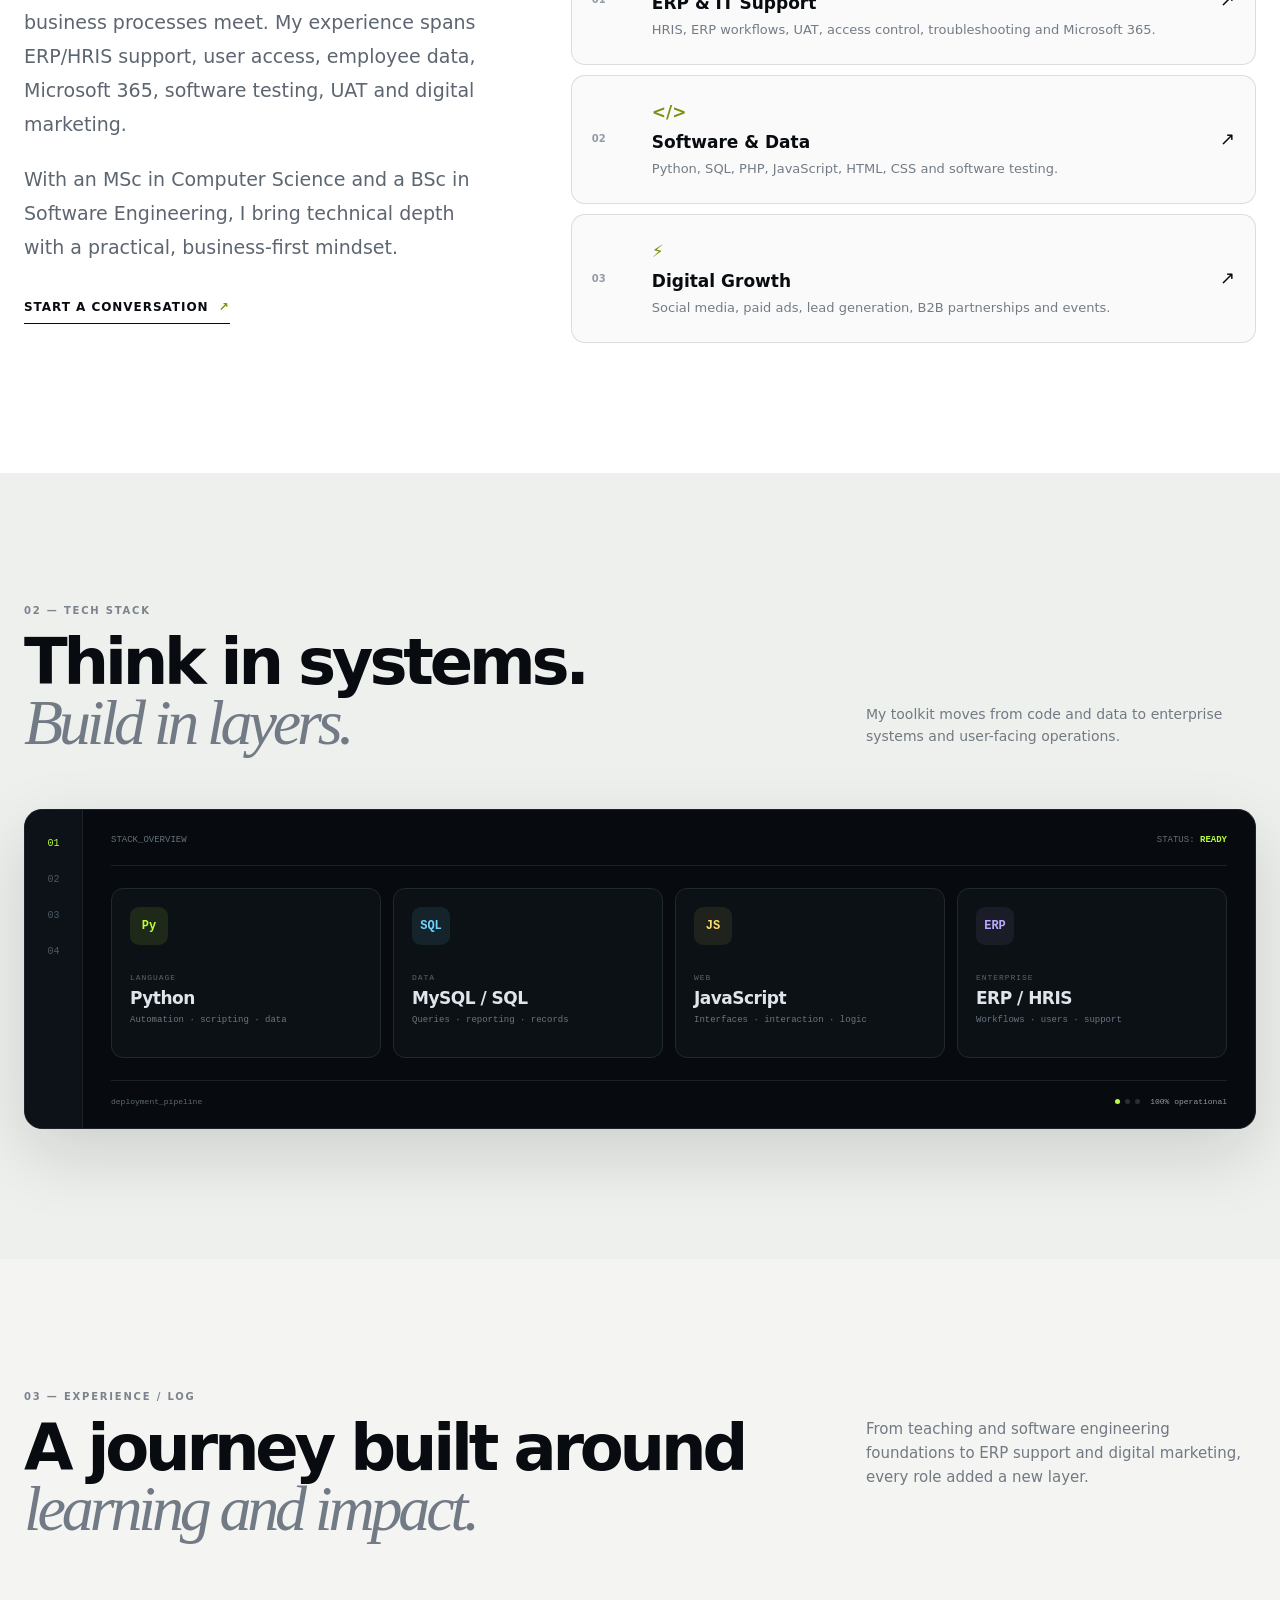
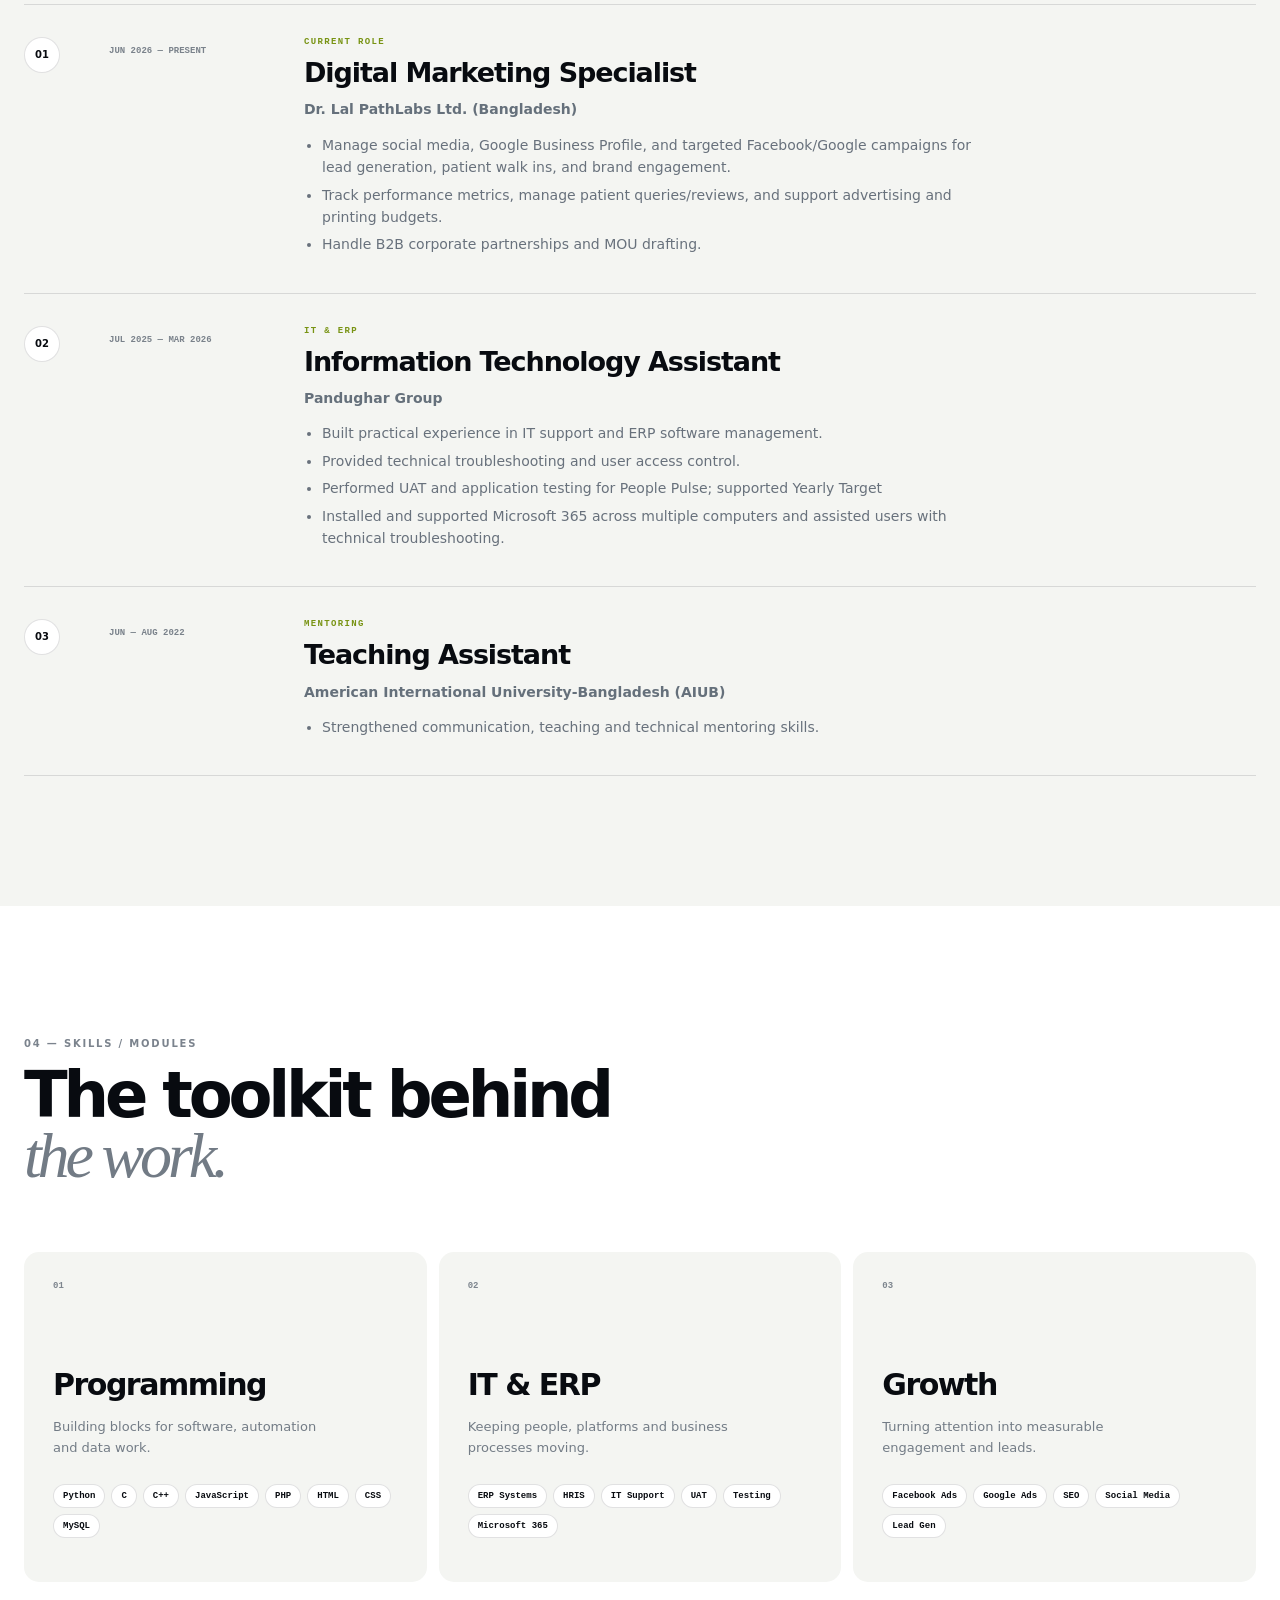
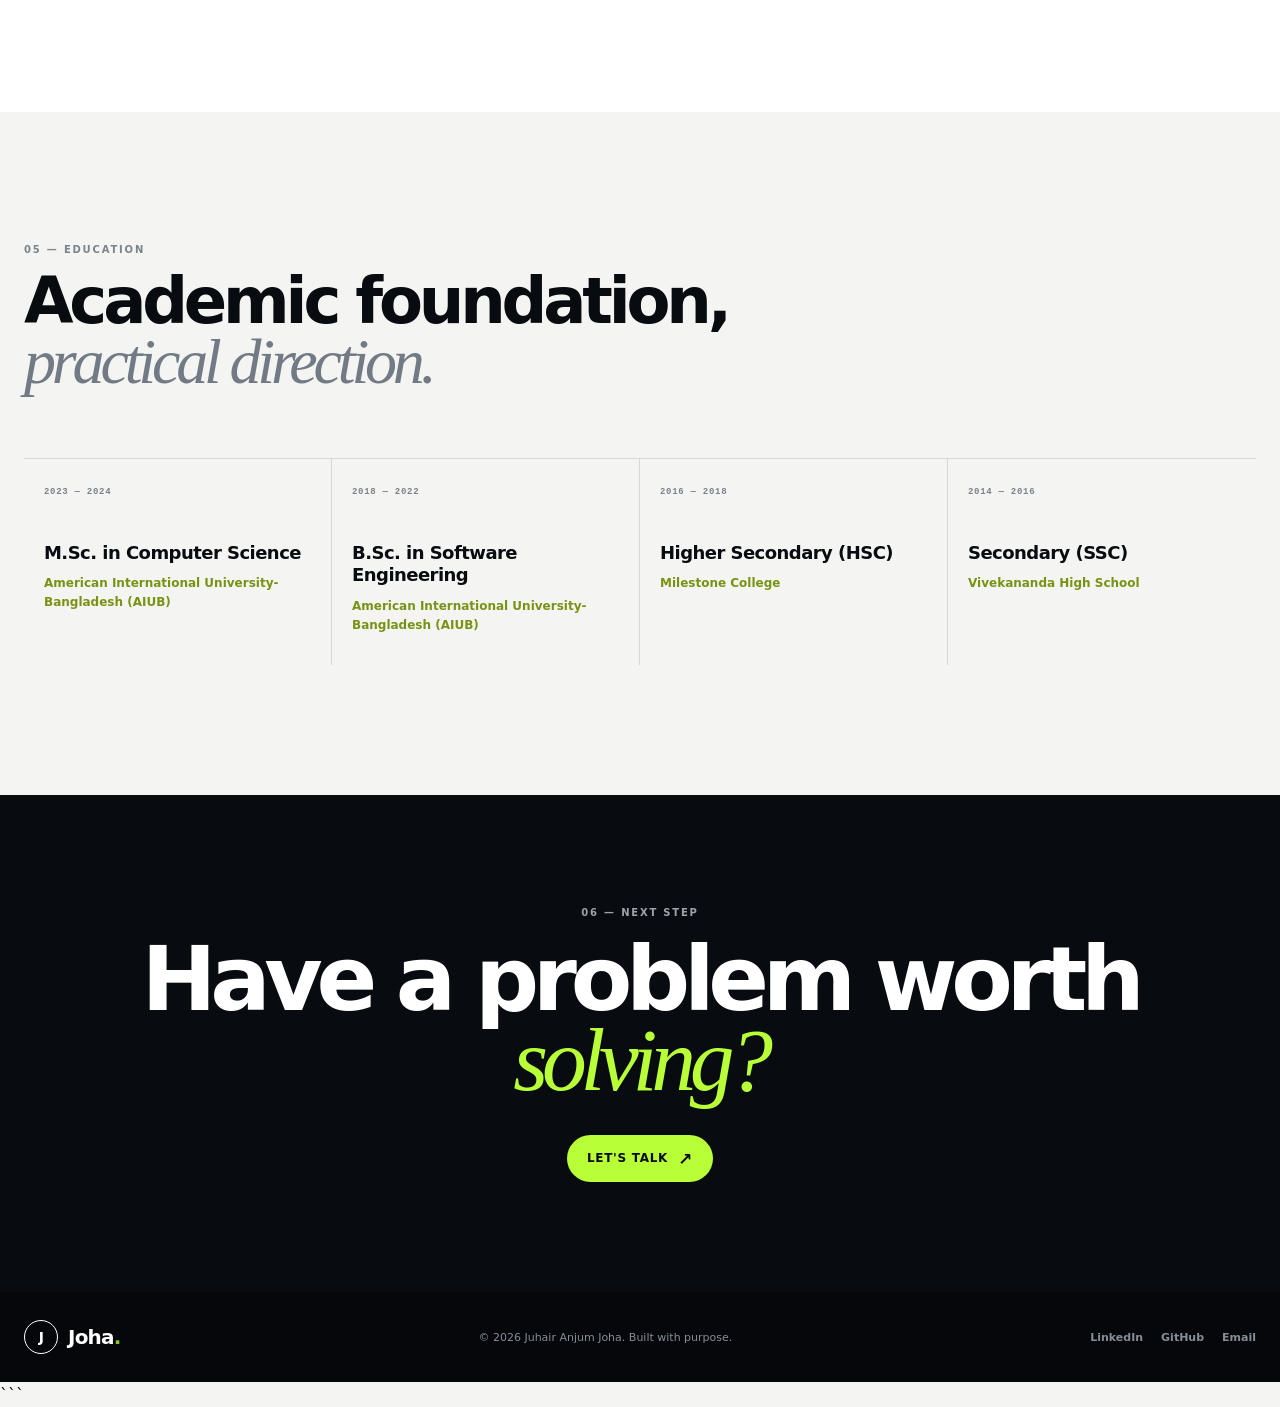
==== commit d25f14ae: "Add files via upload" ====
--- a/index.html
+++ b/index.html
@@ -238,7 +238,7 @@
         <div class="section-intro split reveal"><div><span class="section-index">05 — EDUCATION</span><h2>Academic foundation,<br><em>practical direction.</em></h2></div></div>
         <div class="education-grid">
           <article class="education-card reveal"><span>2023 — 2024</span><h3>M.Sc. in Computer Science</h3><p>American International University-Bangladesh (AIUB)</p></article>
-          <article class="education-card reveal"><span>2018 — 2022</span><h3>B.Sc. in Software Engineering</h3><p>AIUB</p></article>
+          <article class="education-card reveal"><span>2018 — 2022</span><h3>B.Sc. in Software Engineering</h3><p>American International University-Bangladesh (AIUB)</p></article>
           <article class="education-card reveal"><span>2016 — 2018</span><h3>Higher Secondary (HSC)</h3><p>Milestone College</p></article>
           <article class="education-card reveal"><span>2014 — 2016</span><h3>Secondary (SSC)</h3><p>Vivekananda High School</p></article>
         </div>
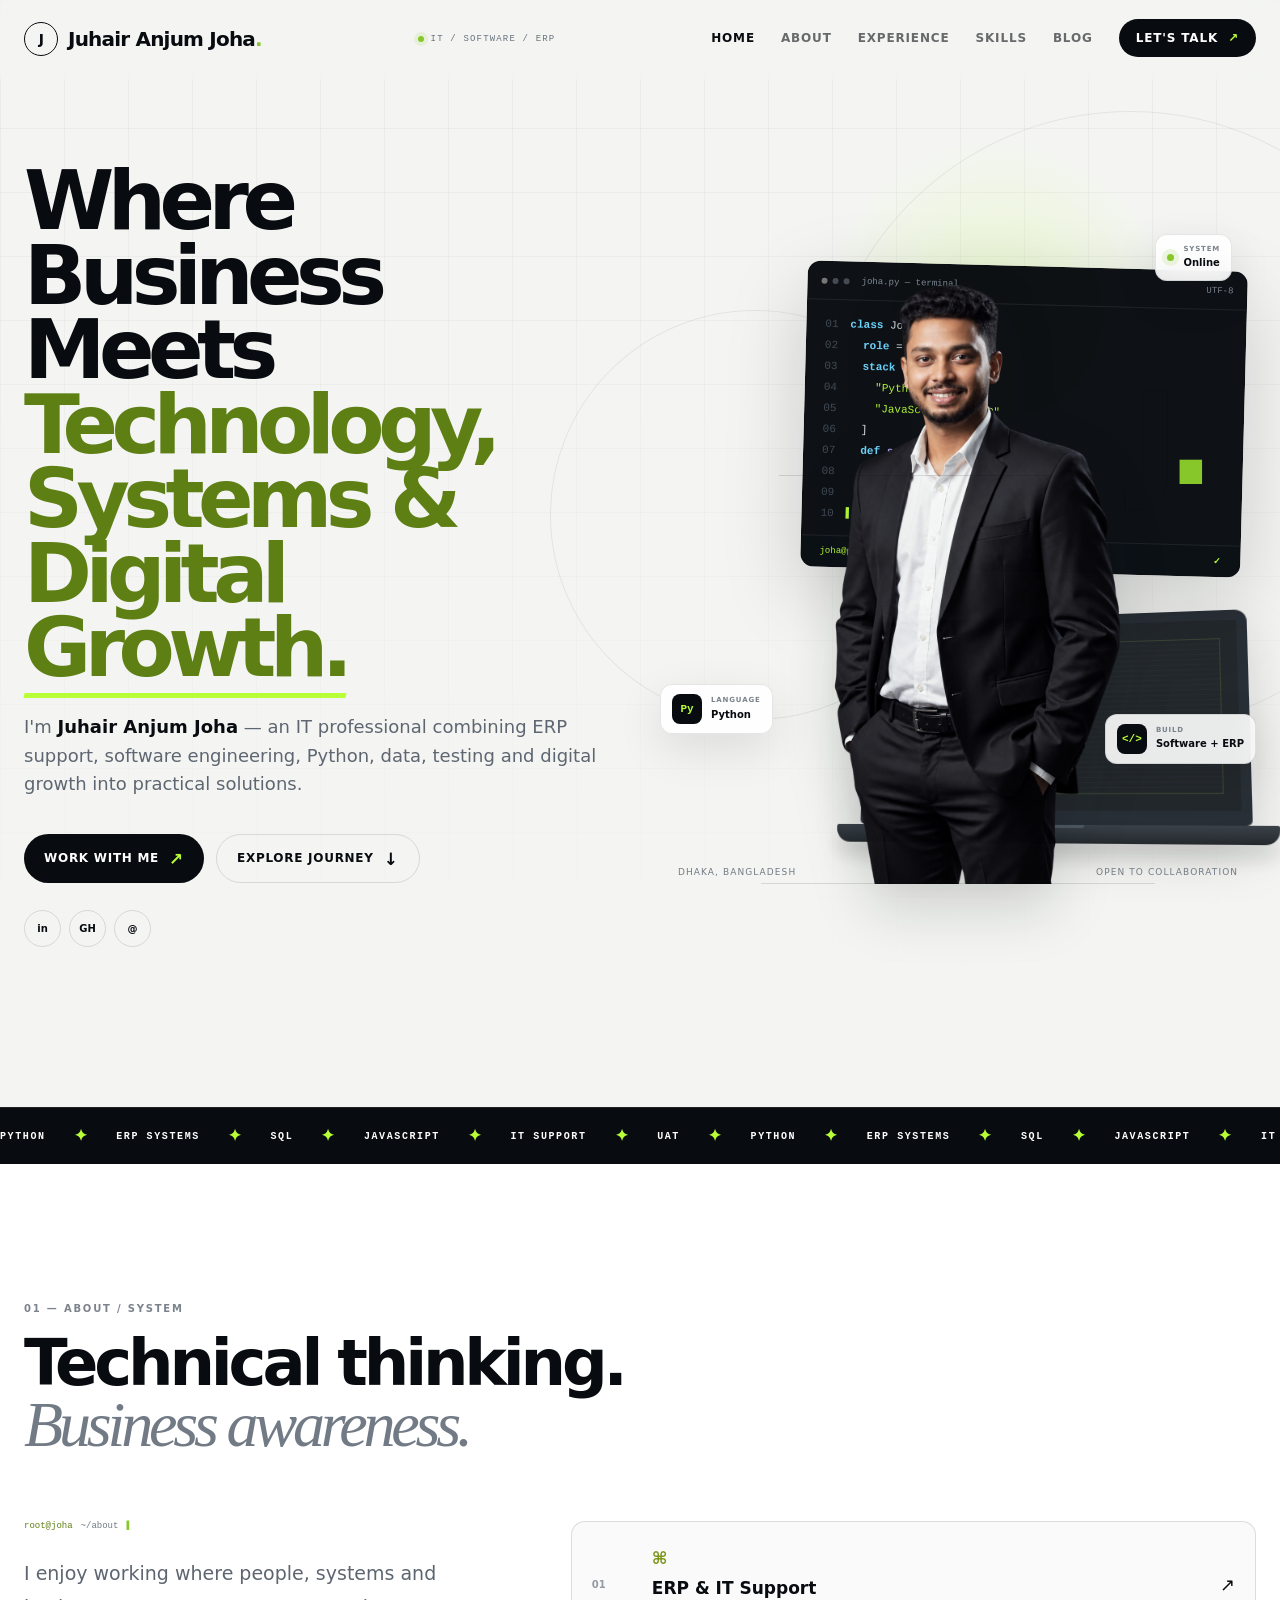
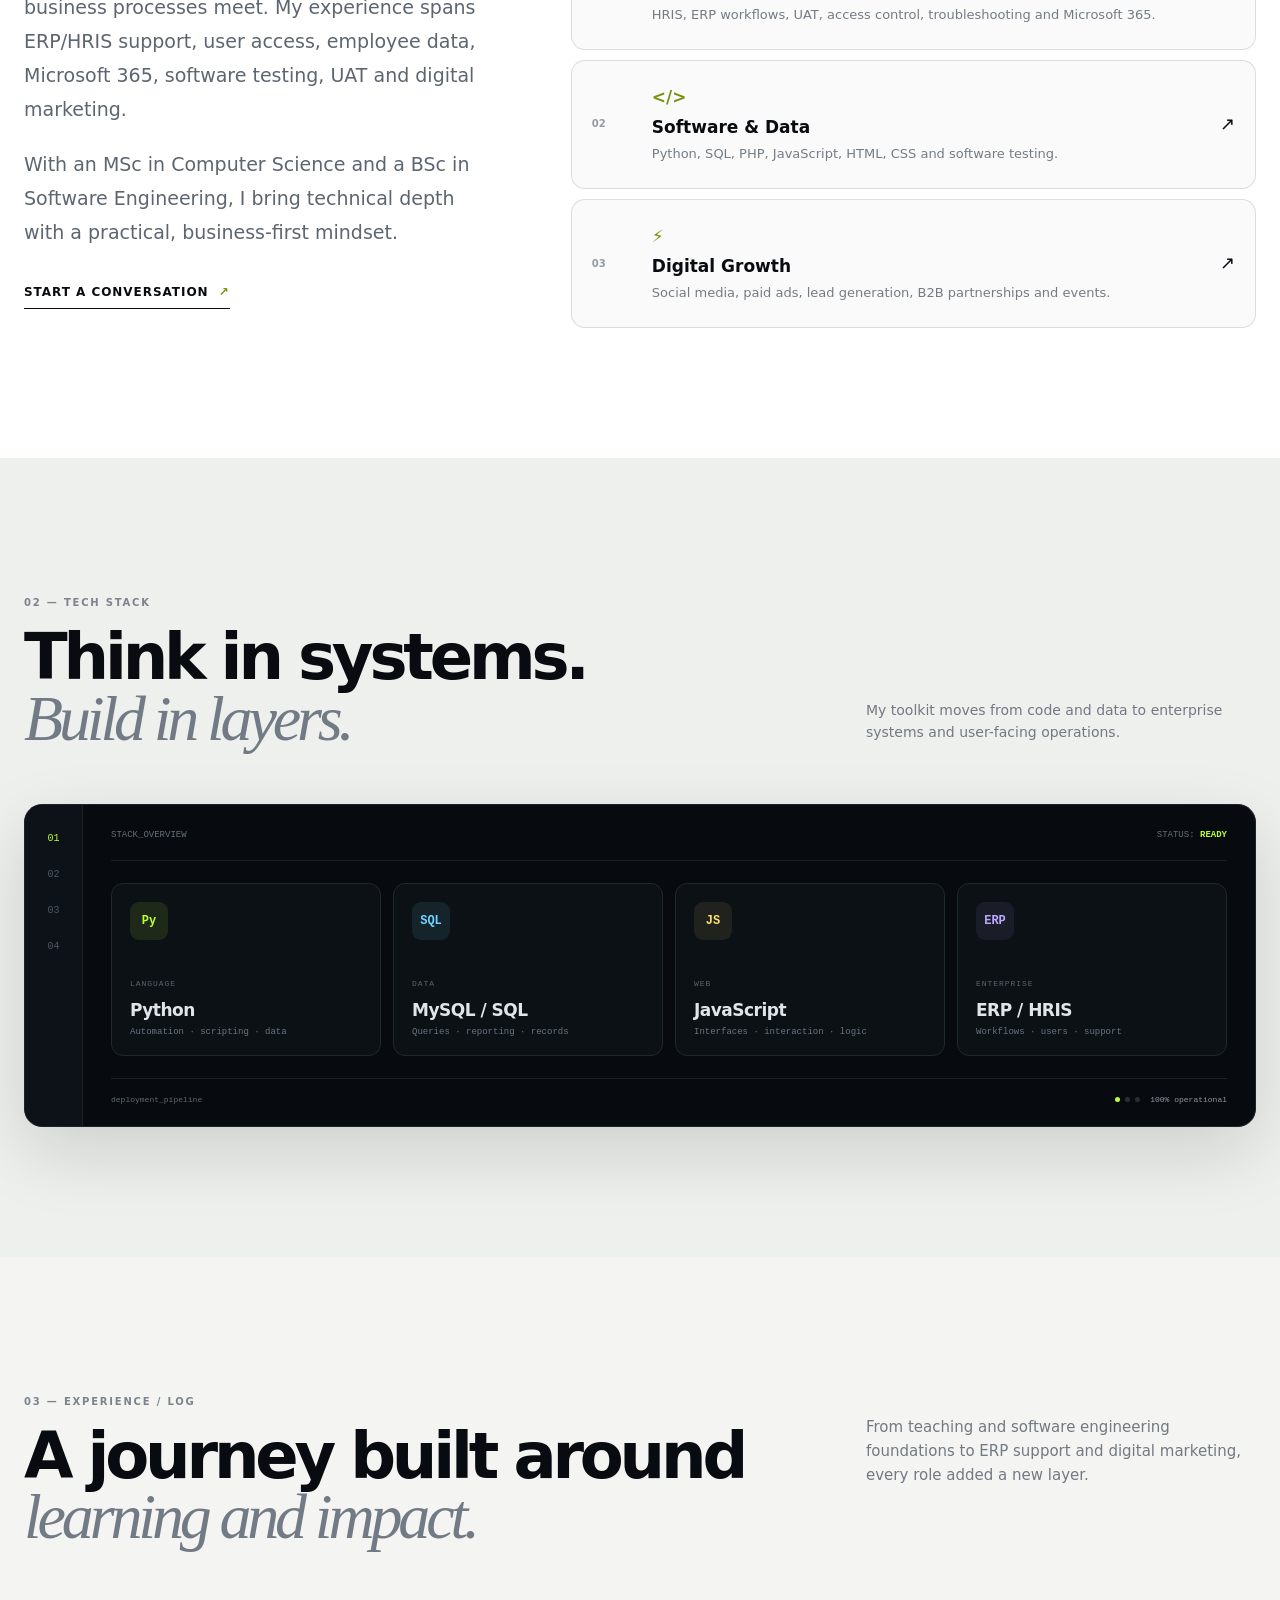
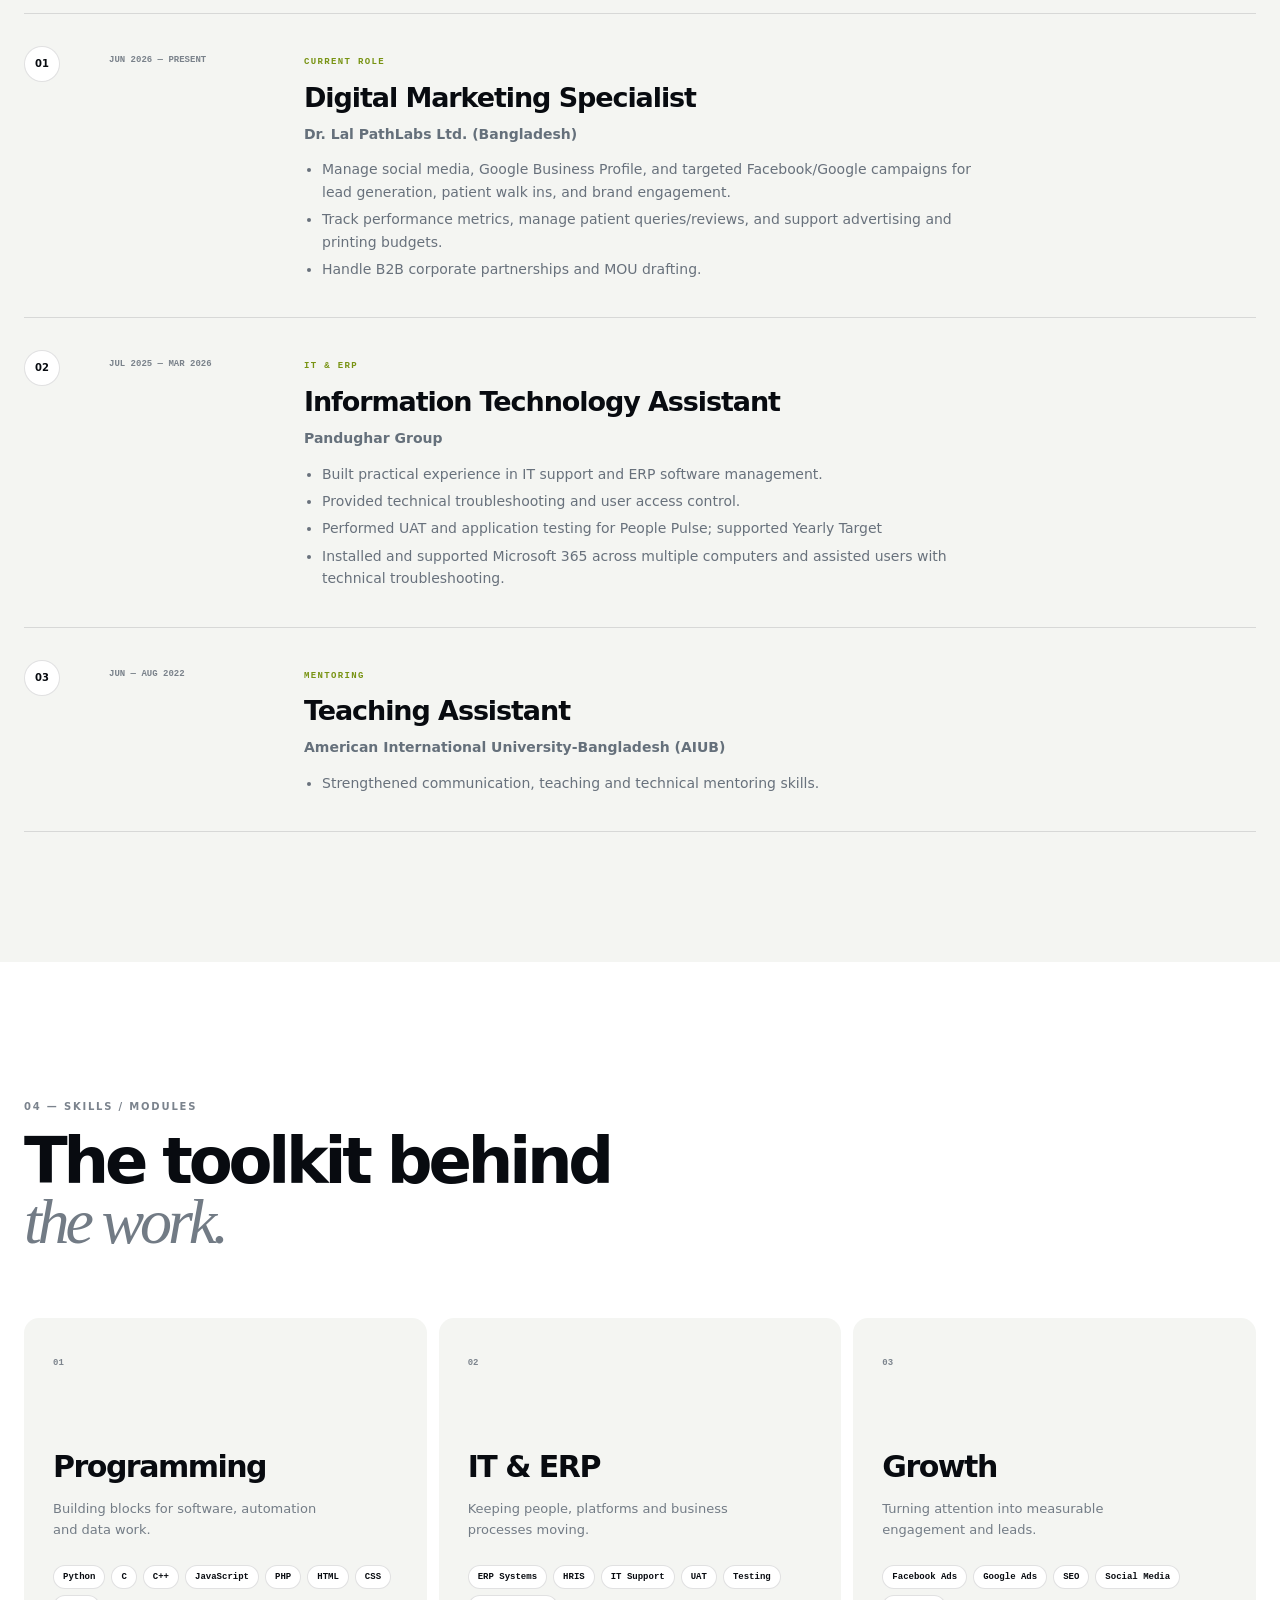
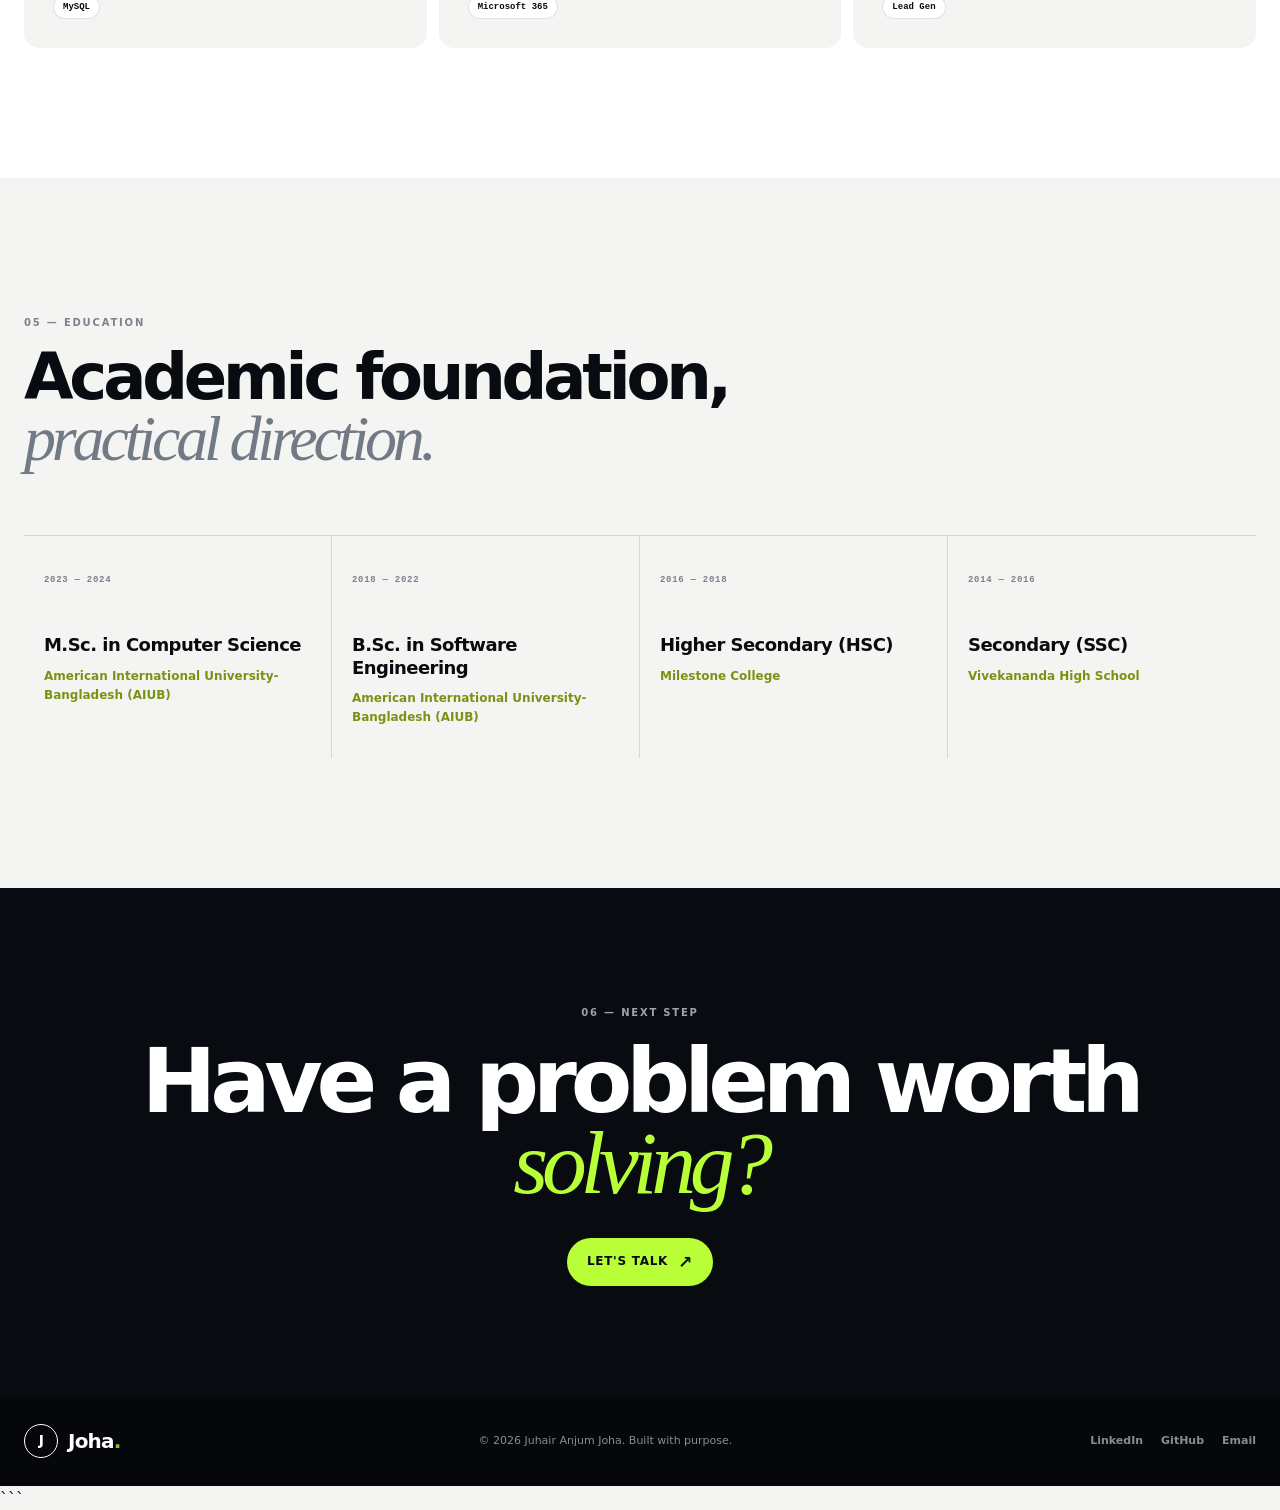
==== commit 28f42a14: "Add files via upload" ====
--- a/index.html
+++ b/index.html
@@ -1,4 +1,3 @@
-```html
 <!DOCTYPE html>
 <html lang="en">
 <head>
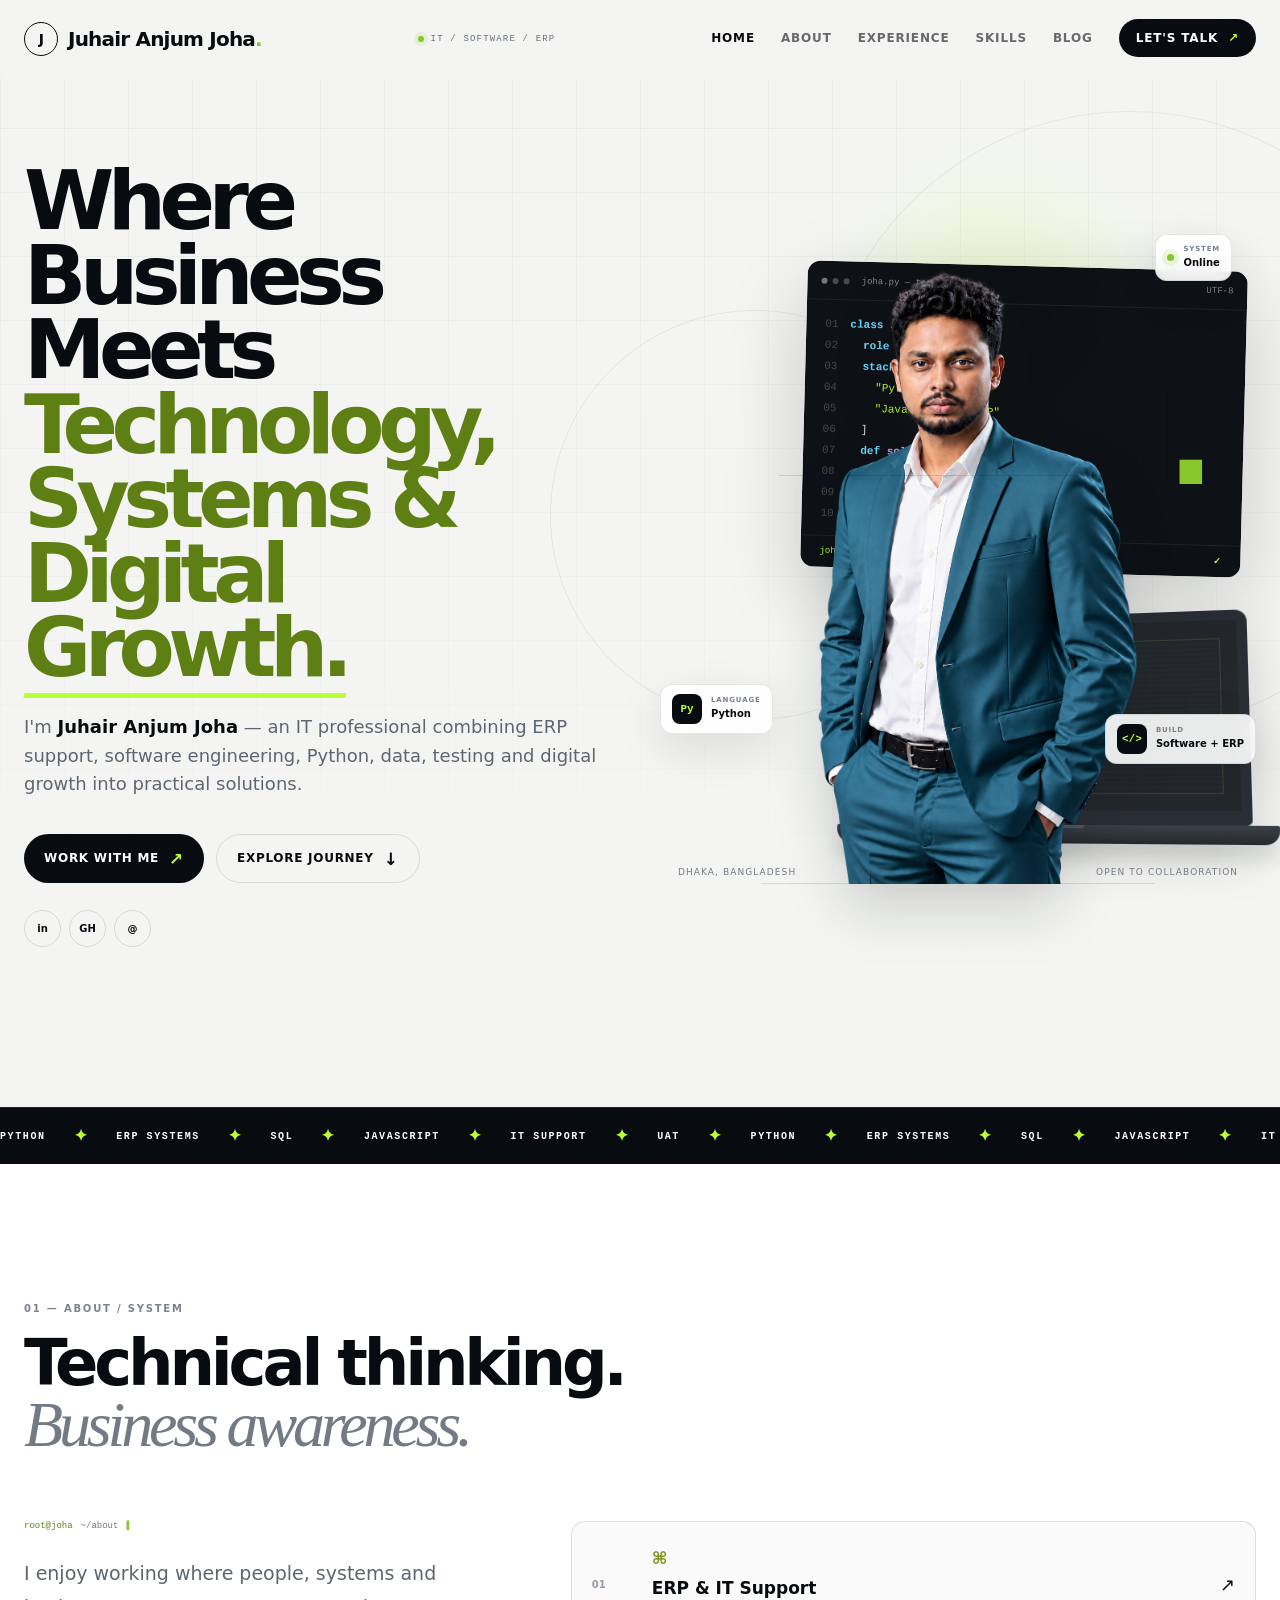
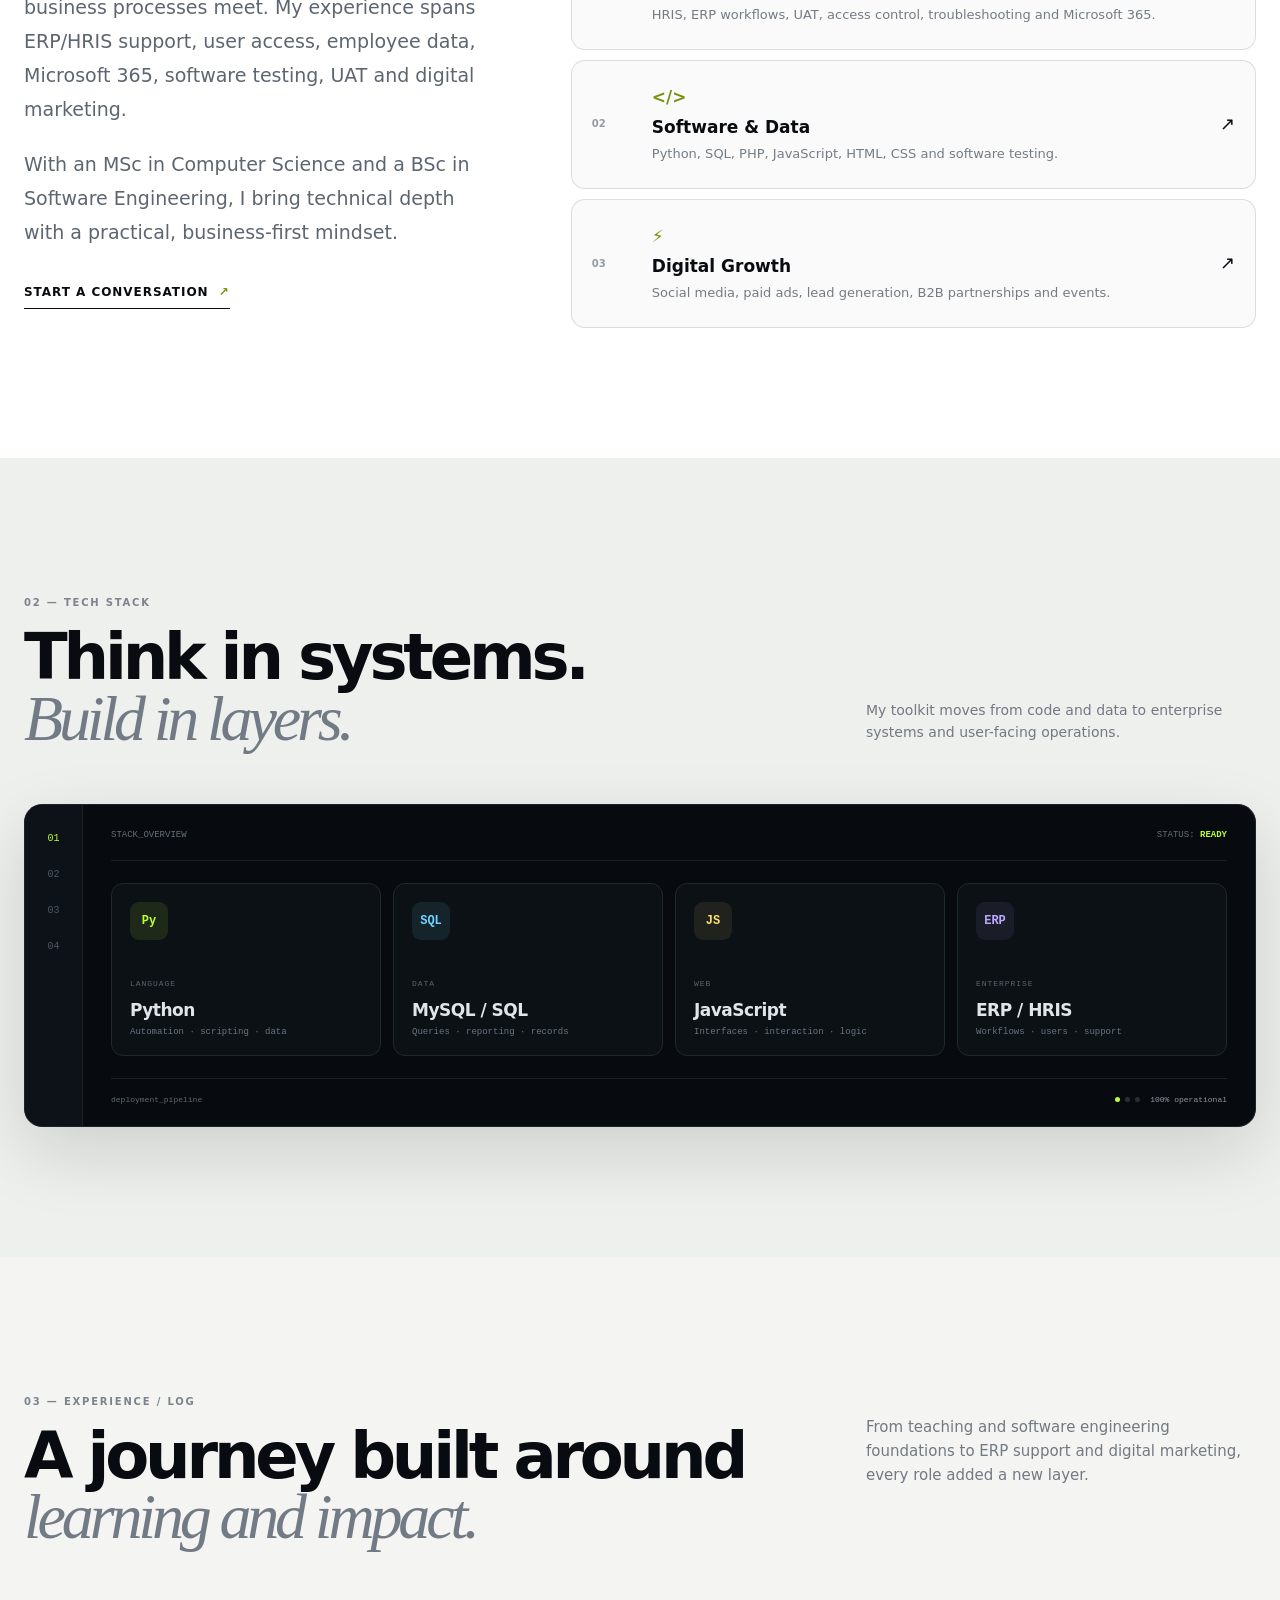
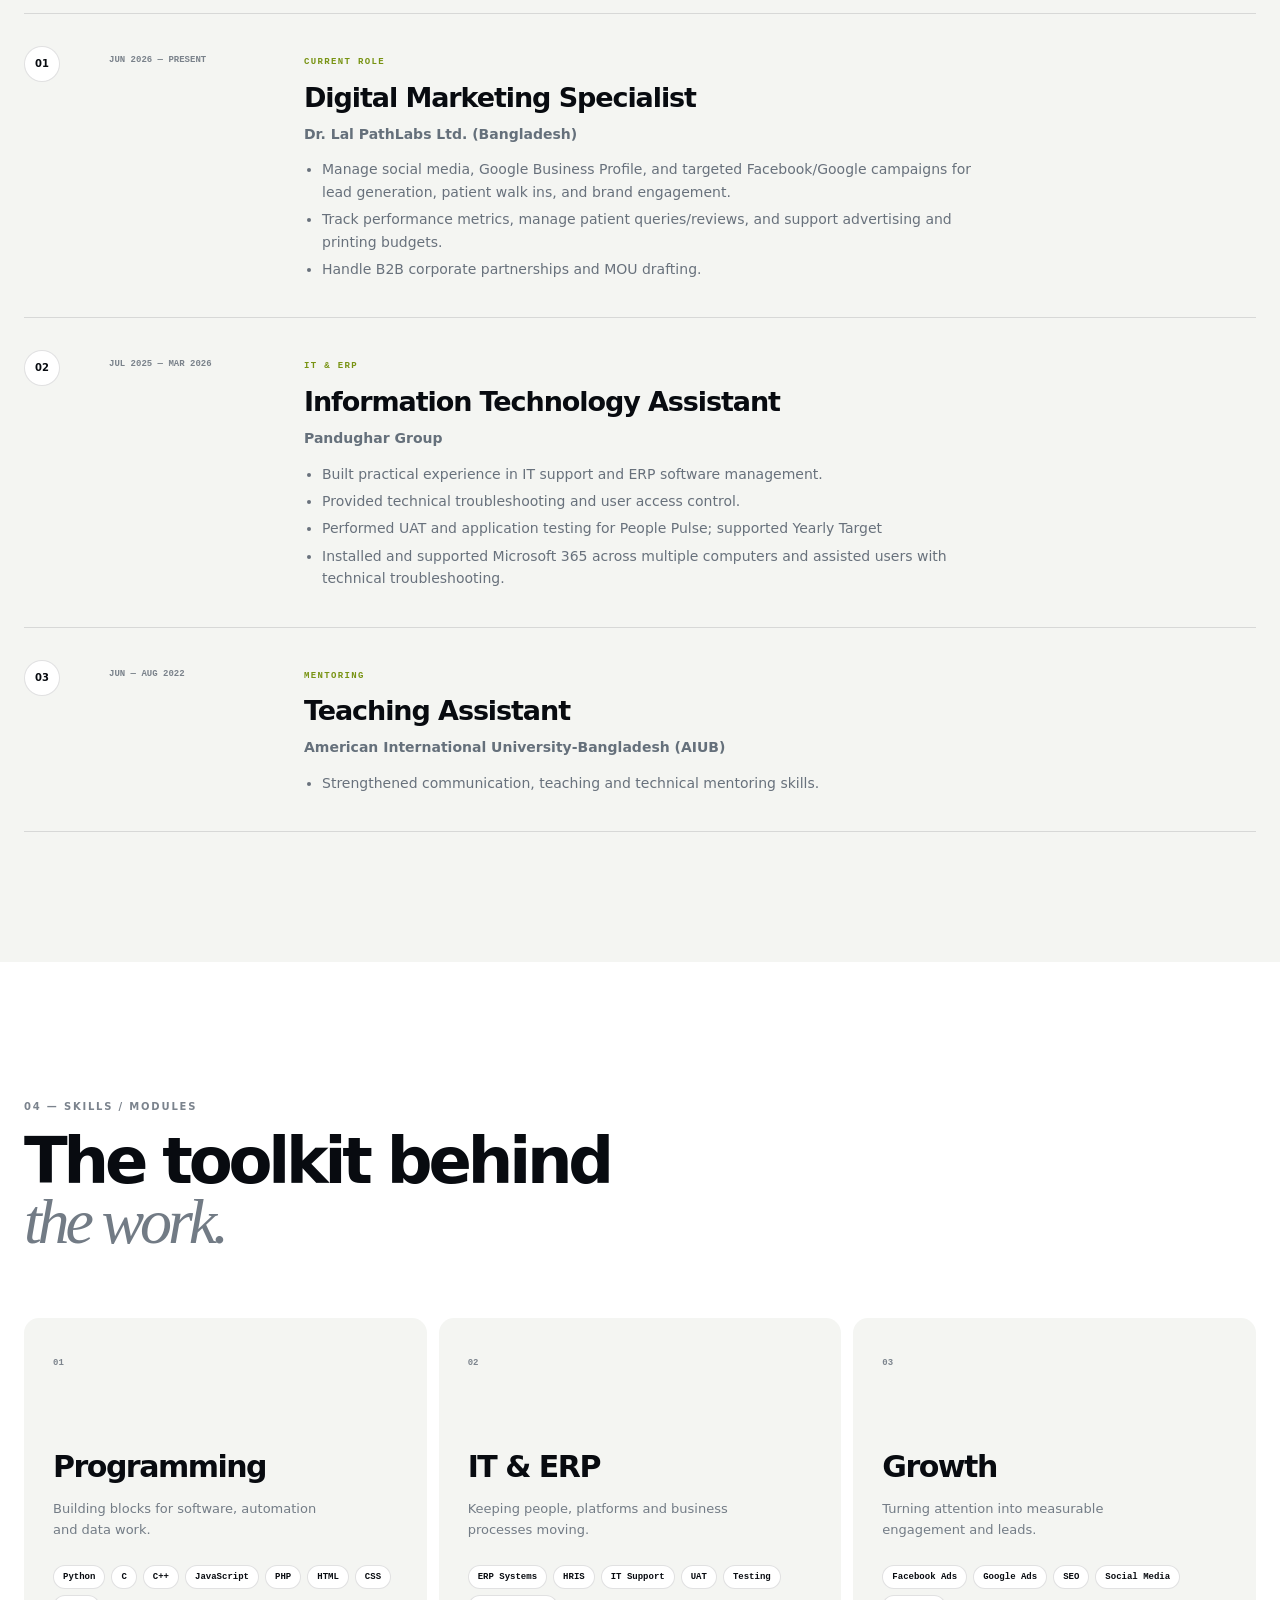
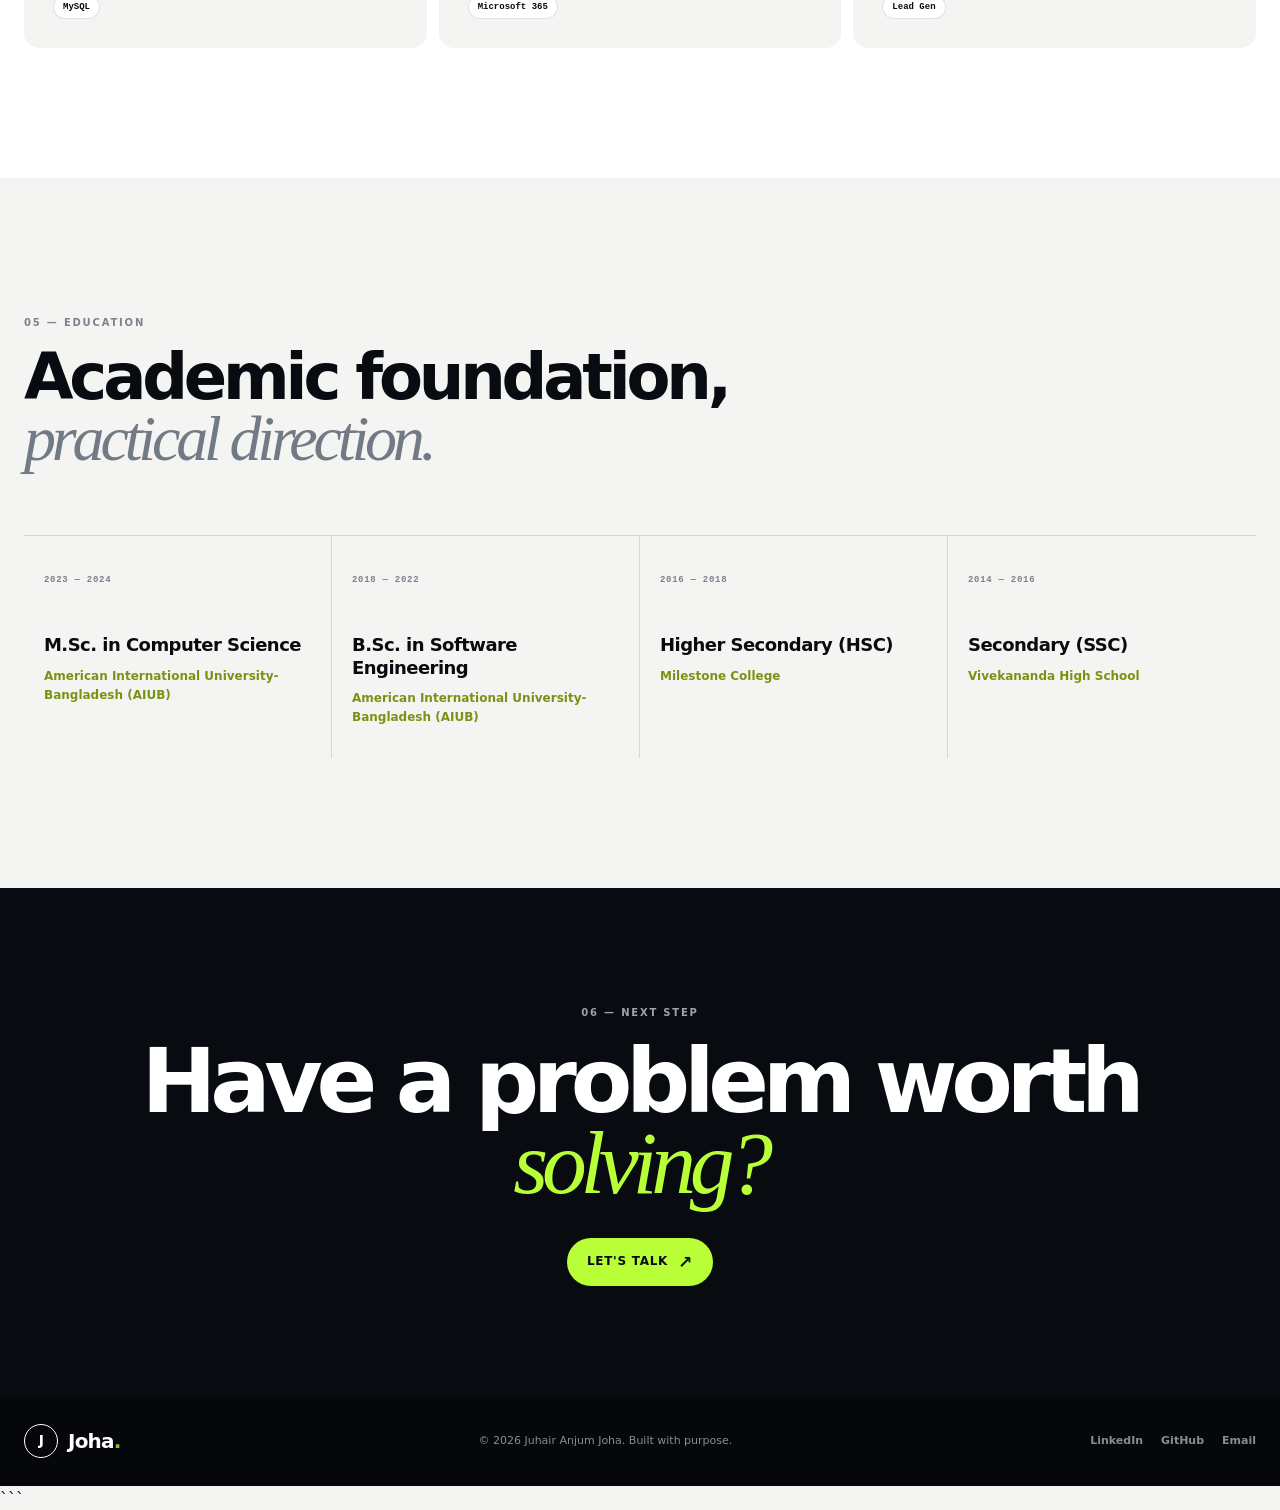
==== commit 30d062f9: "Add files via upload" ====
--- a/index.html
+++ b/index.html
@@ -24,7 +24,7 @@
 
   <header class="site-header">
     <nav class="navbar container" aria-label="Primary navigation">
-      <a class="brand" href="home.html" aria-label="Joha home">
+      <a class="brand" href="index.html" aria-label="Joha home">
         <span class="brand-symbol">J</span>
         <span>Juhair Anjum Joha<span class="dot">.</span></span>
       </a>
@@ -255,7 +255,7 @@
 
   <footer class="footer">
     <div class="container footer-inner">
-      <a class="brand" href="home.html"><span class="brand-symbol">J</span><span>Joha<span class="dot">.</span></span></a>
+      <a class="brand" href="index.html"><span class="brand-symbol">J</span><span>Joha<span class="dot">.</span></span></a>
       <p>© 2026 Juhair Anjum Joha. Built with purpose.</p>
       <div class="footer-links"><a href="https://linkedin.com/in/juhair-joha-055870172" target="_blank" rel="noopener">LinkedIn</a><a href="https://github.com/juhairjoha" target="_blank" rel="noopener">GitHub</a><a href="mailto:joha10431@gmail.com">Email</a></div>
     </div>
